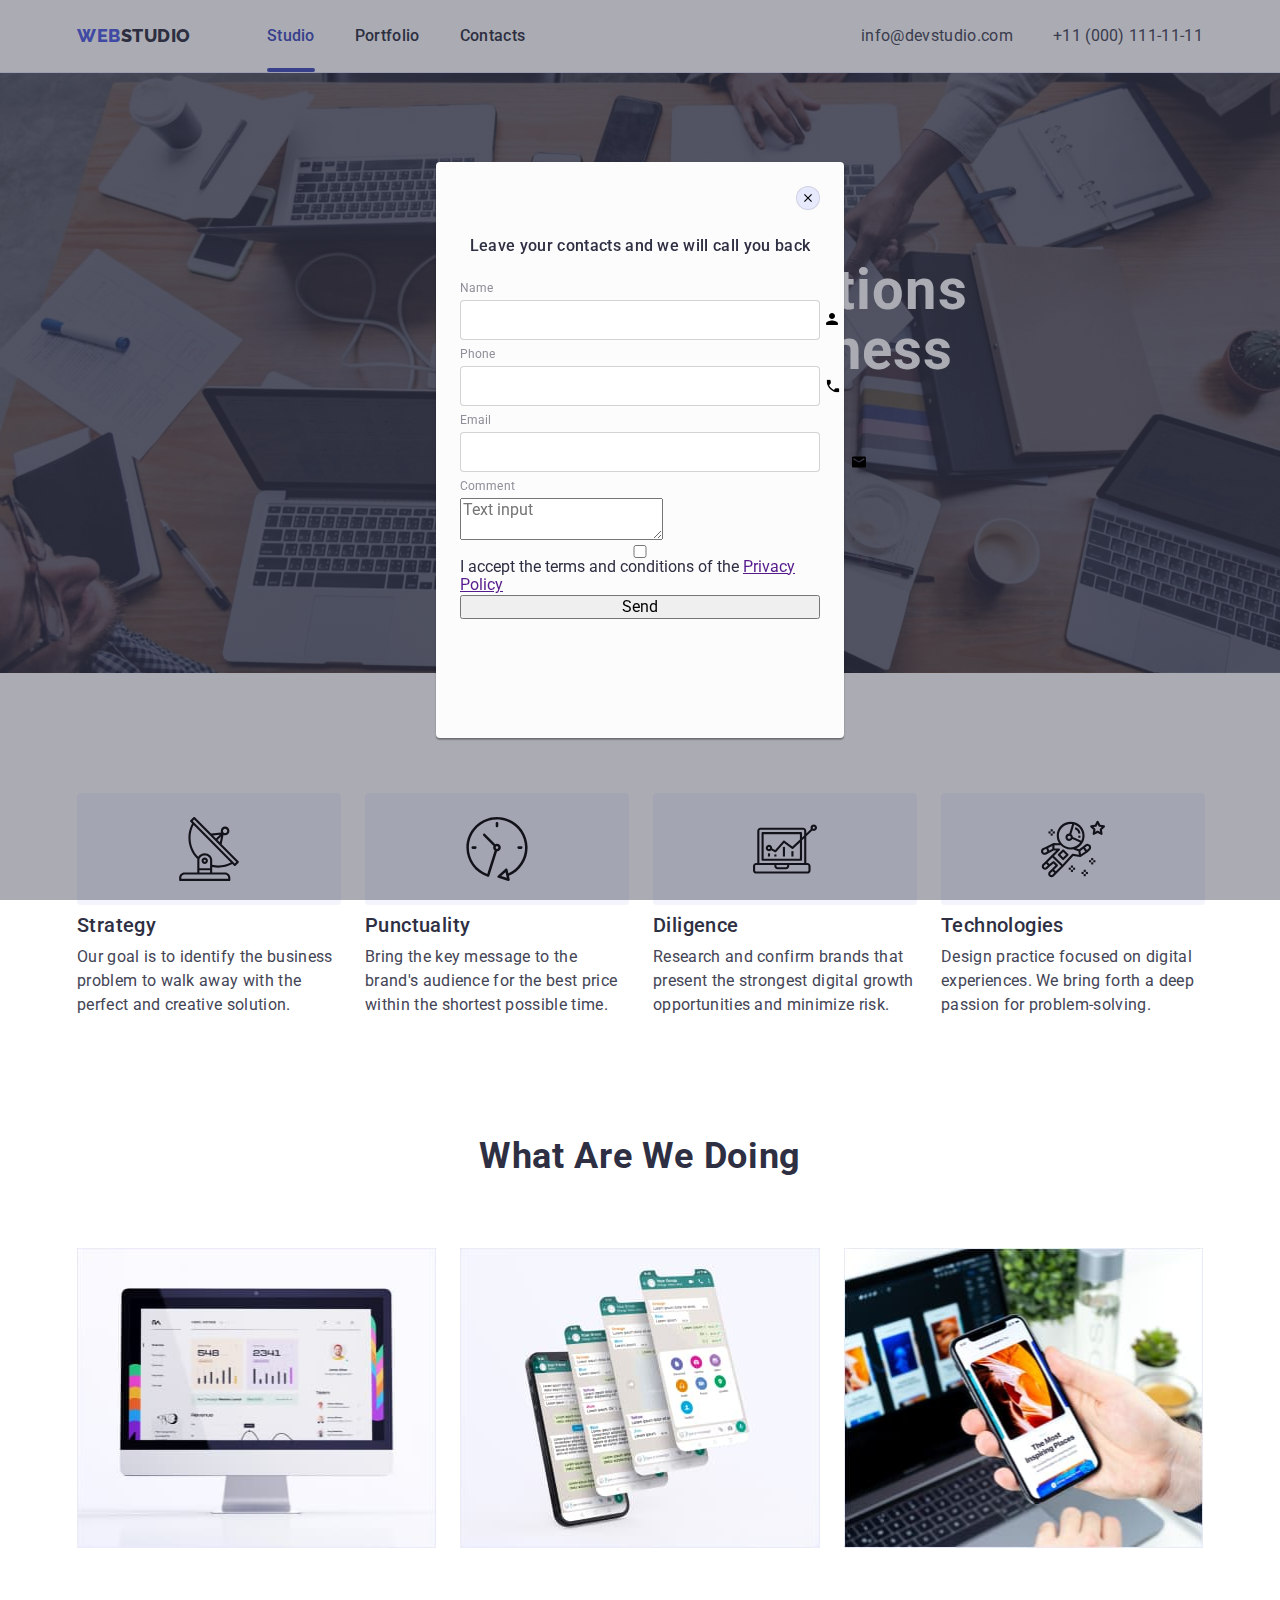
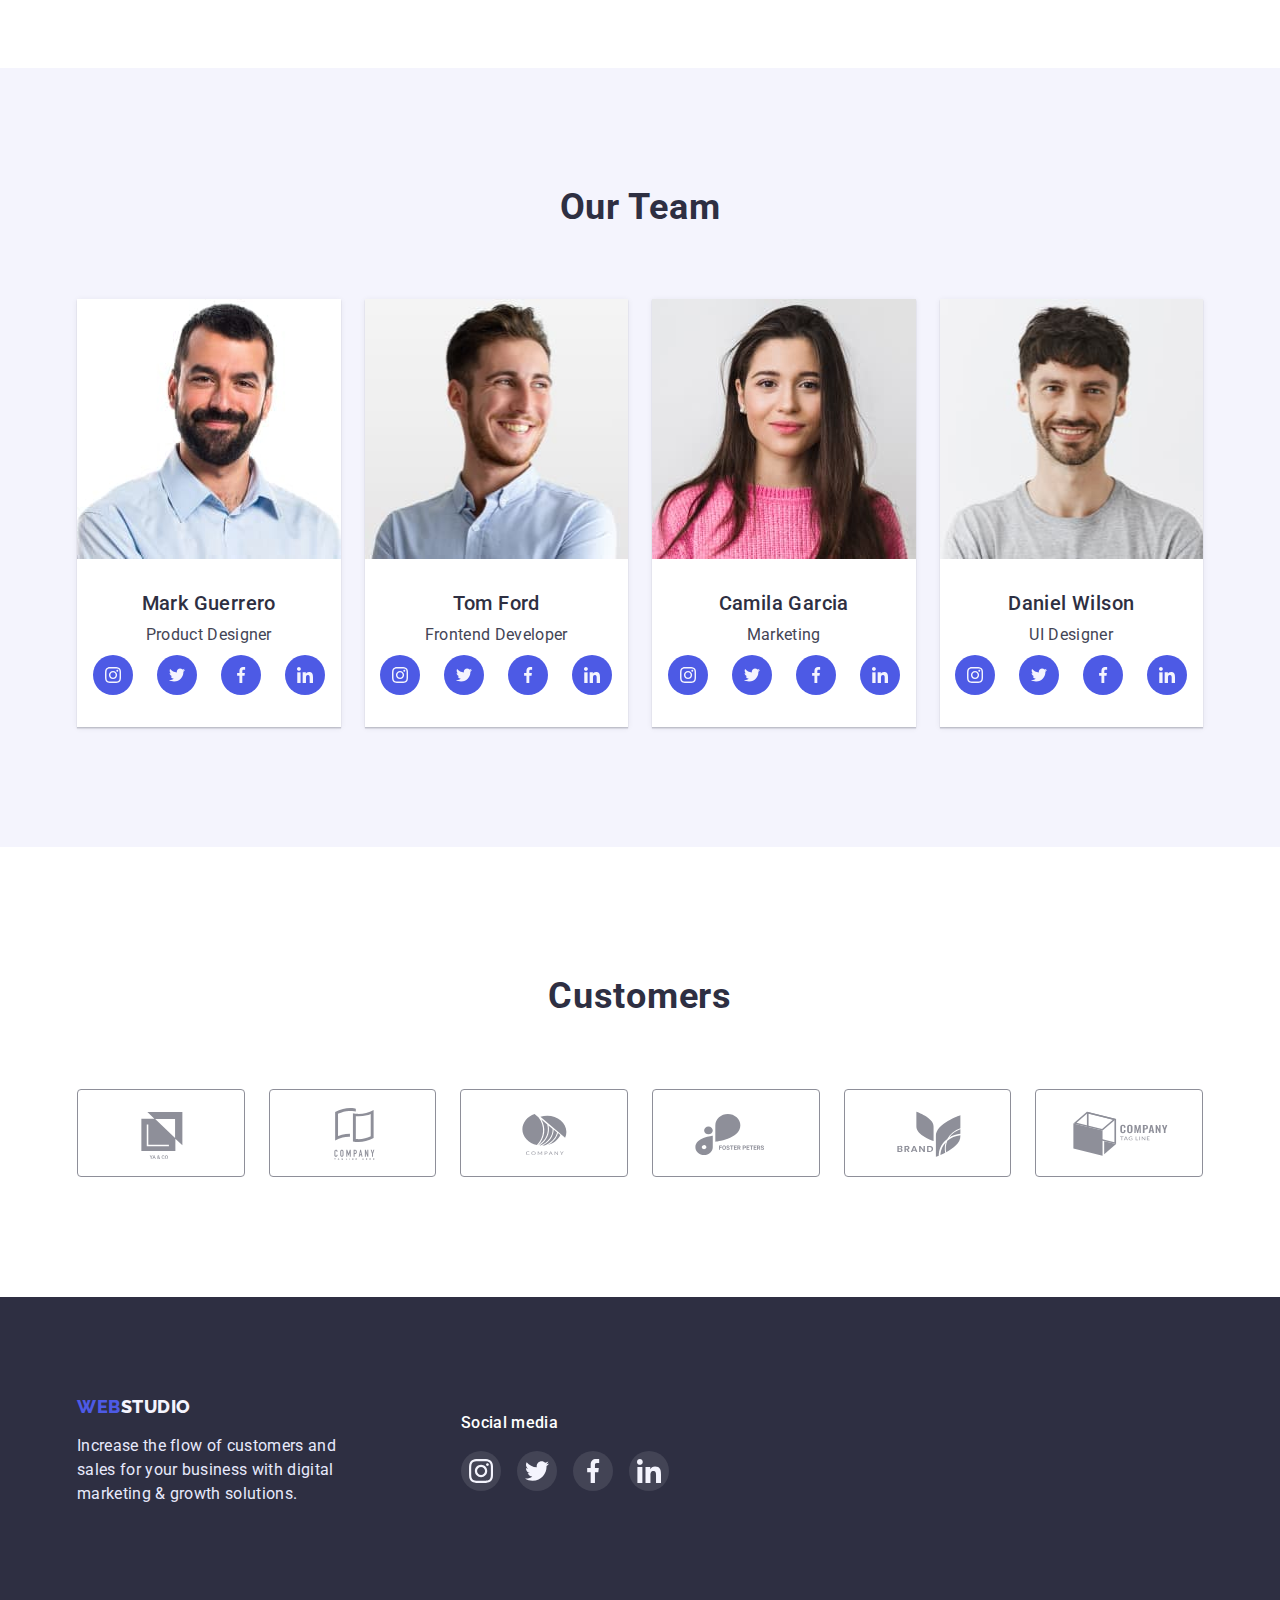
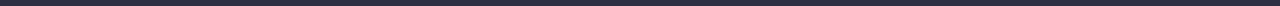
==== index.html @ 99157aa2 "2" ====
<!DOCTYPE html>
<html lang="en">
  <head>
    <meta charset="UTF-8" />
    <meta http-equiv="X-UA-Compatible" content="IE=edge" />
    <meta name="viewport" content="width=device-width, initial-scale=1.0" />
    <title>Document</title>
    <link rel="preconnect" href="https://fonts.googleapis.com" />
    <link rel="preconnect" href="https://fonts.gstatic.com" crossorigin />
    <link
      href="https://fonts.googleapis.com/css2?family=Raleway:wght@800&family=Roboto:wght@400;500;700;900&display=swap"
      rel="stylesheet"
    />
    <link rel="stylesheet" href="https://cdnjs.cloudflare.com/ajax/libs/modern-normalize/1.1.0/modern-normalize.min.css">
    <link rel="stylesheet" href="./css/styles.css" />
  </head>
  <body>
    <!-- header  -->
    <header class="page-header">
      <div class="container header-container">
        <nav class="page-nav">
          <a href="./index.html" class="link logo">
            Web<spn class="logo-type">Studio</spn></a
          >
  
          <ul class="list menu">
            <li class="menu-item">
              <a href="./index.html" class="link menu-link menu-link-active" >Studio</a>
            </li>
            <li class="menu-item">
              <a href="./portfolio.html" class="link menu-link">Portfolio</a>
            </li>
            <li class="menu-item">
              <a href="" class="link menu-link">Contacts</a>
            </li>
          </ul>
        </nav>
        <address>
          <ul class="list address-container">
            <li class="phone-number">
              <a href="mailto:info@devstudio.com" class="link info"
                >info@devstudio.com</a
              >
            </li>
            <li>
              <a href="tel:+110001111111" class="link info"
                >+11 (000) 111-11-11</a
              >
            </li>
          </ul>
        </address>
      </div>
    </header>
    <!-- main  -->
    <main>
      <!-- hero -->
      <section class="hero">
        <div class="container"><h1 class="hero-text">Effective Solutions for Your Business</h1>
        <button type="button" class="hero-btn" data-modal-open>Order Service</button></div>
         
      </section>
      <!-- feature  -->
      <section >
        <div class="container"><h2 class="visually-hidden">our feature</h2>

        <ul class="list feature-container">
          <li class="feature-list">
            <div class="feature-list-link">
              <svg class="feature-list-icon" width="64" height="64">
                <use href="./images/sprite.svg#icon-antenna"></use>
              </svg>
            </div>
            <h3 class="secondary-text feature-text">Strategy</h3>
            <p class="subtitle-text feature-subtitle">
              Our goal is to identify the business problem to walk away with the
              perfect and creative solution.
            </p>
          </li>
          <li class="feature-list">
            <div class="feature-list-link">
              <svg class="feature-list-icon" width="64" height="64">
                <use href="./images/sprite.svg#icon-clock"></use>
              </svg>
            </div>
            <h3 class="secondary-text feature-text">Punctuality</h3>
            <p class="subtitle-text feature-subtitle">
              Bring the key message to the brand's audience for the best price
              within the shortest possible time.
            </p>
          </li>
          <li class="feature-list">
            <div class="feature-list-link">
              <svg class="feature-list-icon" width="64" height="64">
                <use href="./images/sprite.svg#icon-diagram"></use>
              </svg>
            </div>
            <h3 class="secondary-text feature-text">Diligence</h3>
            <p class="subtitle-text feature-subtitle">
              Research and confirm brands that present the strongest digital
              growth opportunities and minimize risk.
            </p>
          </li>
          <li class="feature-list">
            <div class="feature-list-link">
              <svg class="feature-list-icon" width="64" height="64">
                <use href="./images/sprite.svg#icon-astronaut"></use>
              </svg>
            </div>
            <h3 class="secondary-text feature-text">Technologies</h3>
            <p class="subtitle-text feature-subtitle">
              Design practice focused on digital experiences. We bring forth a
              deep passion for problem-solving.
            </p>
          </li>
        </ul></div>
       
      </section>
      <!-- What are we doing -->
      <section class="work-contanier">
        <div class="container "><h2 class="primary-text work-header">What are we doing</h2>
        <ul class="list work-list">
          <li class="work-cards">
            <img src="./images/our-works/rectangle.jpg" alt="laptop" width="360" height="300" />
          </li>
          <li class="work-cards">
            <img src="./images/our-works/rectangle1.jpg" alt="application" width="360" height="300" />
          </li>
          <li class="work-cards">
            <img src="./images/our-works/rectangle2.jpg" alt="mobile" width="360" height="300" />
          </li>
        </ul></div>
     
      </section>
      <!-- Our Team -->
      <section class="team-container">
        <div class="container"><h2 class="primary-text">Our Team</h2>
        <ul class="list team-list">
          <li class="team-cards" >
            <img src="./images/emploeers/mark-guerro.jpg" alt="Designer" width="264" />
            <div class="team-cards-text"><h3 class="secondary-text team-title">Mark Guerrero</h3>
            <p class="subtitle-text">Product Designer</p>
          <ul class="social-list list">
            <li class="social-list-item">
              <a href=""class="social-list-link">
                <svg class="social-list-icon" width="16" height="16">
                  <use href="./images/sprite.svg#instagram"></use></svg></a></li>
            <li class="social-list-item">
              <a href=""class="social-list-link">
                <svg class="social-list-icon" width="16" height="16">
                  <use href="./images/sprite.svg#twitter"></use></svg></a></li>
            <li class="social-list-item">
              <a href=""class="social-list-link">
                <svg class="social-list-icon" width="16" height="16">
                  <use href="./images/sprite.svg#facebook"></use></svg></a></li>
            <li class="social-list-item">
              <a href=""class="social-list-link">
                <svg class="social-list-icon" width="16" height="16">
                  <use href="./images/sprite.svg#linkedin"></use></svg></a></li>
          </ul></div>
          </li>
          <li class="team-cards" >
            <img src="./images/emploeers/tom-ford.jpg" alt="Developer" width="264" />
            <div class="team-cards-text"><h3 class="secondary-text team-title">Tom Ford</h3>
            <p class="subtitle-text">Frontend Developer</p>
          <ul class="social-list list">
            <li class="social-list-item">
              <a href="" class="social-list-link">
                <svg class="social-list-icon" width="16" height="16">
                  <use href="./images/sprite.svg#instagram"></use>
                </svg></a>
            </li>
            <li class="social-list-item">
              <a href="" class="social-list-link">
                <svg class="social-list-icon" width="16" height="16">
                  <use href="./images/sprite.svg#twitter"></use>
                </svg></a>
            </li>
            <li class="social-list-item">
              <a href="" class="social-list-link">
                <svg class="social-list-icon" width="16" height="16">
                  <use href="./images/sprite.svg#facebook"></use>
                </svg></a>
            </li>
            <li class="social-list-item">
              <a href="" class="social-list-link">
                <svg class="social-list-icon" width="16" height="16">
                  <use href="./images/sprite.svg#linkedin"></use>
                </svg></a>
            </li>
          </ul></div>
          </li>
          <li class="team-cards" >
            <img src="./images/emploeers/camila-garcia.jpg" alt="Marketing" width="264" />
            <div class="team-cards-text"><h3 class="secondary-text team-title">Camila Garcia</h3>
            <p class="subtitle-text">Marketing</p>
          <ul class="social-list list">
            <li class="social-list-item">
              <a href="" class="social-list-link">
                <svg class="social-list-icon" width="16" height="16">
                  <use href="./images/sprite.svg#instagram"></use>
                </svg></a>
            </li>
            <li class="social-list-item">
              <a href="" class="social-list-link">
                <svg class="social-list-icon" width="16" height="16">
                  <use href="./images/sprite.svg#twitter"></use>
                </svg></a>
            </li>
            <li class="social-list-item">
              <a href="" class="social-list-link">
                <svg class="social-list-icon" width="16" height="16">
                  <use href="./images/sprite.svg#facebook"></use>
                </svg></a>
            </li>
            <li class="social-list-item">
              <a href="" class="social-list-link">
                <svg class="social-list-icon" width="16" height="16">
                  <use href="./images/sprite.svg#linkedin"></use>
                </svg></a>
            </li>
          </ul></div>
          </li>
          <li class="team-cards" >
            <img src="./images/emploeers/daniel-wilson.jpg" alt="Designer" width="264" />
            <div class="team-cards-text"><h3 class="secondary-text team-title">Daniel Wilson</h3>
            <p class="subtitle-text">UI Designer</p>
          <ul class="social-list list">
            <li class="social-list-item">
              <a href="" class="social-list-link">
                <svg class="social-list-icon" width="16" height="16">
                  <use href="./images/sprite.svg#instagram"></use>
                </svg></a>
            </li>
            <li class="social-list-item">
              <a href="" class="social-list-link">
                <svg class="social-list-icon" width="16" height="16">
                  <use href="./images/sprite.svg#twitter"></use>
                </svg></a>
            </li>
            <li class="social-list-item">
              <a href="" class="social-list-link">
                <svg class="social-list-icon" width="16" height="16">
                  <use href="./images/sprite.svg#facebook"></use>
                </svg></a>
            </li>
            <li class="social-list-item">
              <a href="" class="social-list-link">
                <svg class="social-list-icon" width="16" height="16">
                  <use href="./images/sprite.svg#linkedin"></use>
                </svg></a>
            </li>
          </ul></div>
          </li>
        </ul></div>
      </section>
      <!-- customers -->
      <section class="customers-conteiner">
        <div class="container">
        <h2 class="customers-title">Customers</h2>
        <ul class="customers-list list">
          <li class="customers-list-item">
            <a href="" class="customers-list-link">
              <svg class="customers-list-icon" width="104" height="56">
                <use href="./images/sprite.svg#icon-logo"></use></svg></a></li>
          <li class="customers-list-item">
            <a href="" class="customers-list-link">
              <svg class="customers-list-icon" width="104" height="56">
                <use href="./images/sprite.svg#icon-logo-1"></use></svg></a></li>
          <li class="customers-list-item">
            <a href="" class="customers-list-link">
              <svg class="customers-list-icon" width="104" height="56">
                <use href="./images/sprite.svg#icon-logo-2"></use></svg></a></li>
          <li class="customers-list-item">
            <a href="" class="customers-list-link">
              <svg class="customers-list-icon" width="104" height="56">
                <use href="./images/sprite.svg#icon-logo-3"></use></svg></a></li>
          <li class="customers-list-item">
            <a href="" class="customers-list-link">
              <svg class="customers-list-icon" width="104" height="56">
                <use href="./images/sprite.svg#icon-logo-4"></use></svg></a></li>
          <li class="customers-list-item">
            <a href="" class="customers-list-link">
              <svg class="customers-list-icon" width="104" height="56">
                <use href="./images/sprite.svg#icon-logo-5"></use></svg></a></li>
        </ul>
        </div>
      </section>
    </main>
    <!-- footer  -->
    <footer class="footer-container">
     <div class="container footer-flex-container">
       <div class="footer-container-logo"><a href="./index.html" class="link footer-btn">
        Web<span class="footer-btn-studio">Studio</span></a>
      <p class="footer-text">
        Increase the flow of customers and sales for your business with digital
        marketing & growth solutions.
      </p></div>
      <div class="social-media-container">
      <p class="footer-title">Social media</p>
      <ul class="footer-list list">
        <li class="footer-list-item">
          <a href="" class="footer-list-link">
            <svg class="footer-list-icon" width="24" height="24">
              <use href="./images/sprite.svg#instagram"></use>
            </svg>
          </a>
        </li>
        <li class="footer-list-item">
          <a href="" class="footer-list-link">
            <svg class="footer-list-icon"width="24" height="24">
              <use href="./images/sprite.svg#twitter" ></use>
            </svg>
          </a>
        </li>
        <li class="footer-list-item">
          <a href="" class="footer-list-link">
            <svg class="footer-list-icon"width="24" height="24">
              <use href="./images/sprite.svg#facebook" ></use>
            </svg>
          </a>
        </li>
        <li class="footer-list-item">
          <a href="" class="footer-list-link">
            <svg class="footer-list-icon"width="24" height="24">
              <use href="./images/sprite.svg#linkedin" ></use>
            </svg>
          </a>
        </li>
      </ul>
      </div>
     </div >
    </footer>
    <!-- modal-windows -->
    <div class="backdrop" data-modal>
    <div class="modal">
      <button type="button" class="clouse-modal-btn" data-modal-close>
        <svg class="icon-close" width="8" height="8">
          <use href="./images/sprite.svg#icon-close"></use>
        </svg>
      </button>
      <form class="modal-form">
        <p class="modal-title ">Leave your contacts and we will call you back</p>
        <div class="modal-wrap-icon">
          <label class="modal-form-field">
            <span class="modal-form-label-descr">Name</span>
            <input type="text" name="user_name" class="modal-form-input" required pattern="^[a-zA-Z]+$" minlength="2">
            <svg width="12" height="12" class="modal-form-input-icon">
              <use href="./images/sprite.svg#icon-name"></use>
            </svg></label>
        </div>
    <div class="modal-wrap-icon"><label class="modal-form-field">
      <span class="modal-form-label-descr">Phone</span>
      <input type="tel" name="user_phone" class="modal-form-input" required
        pattern="[0-9]{3}-[0-9]{3}-[0-9]{2}-[0-9]{2}"><svg width="13" height="13" class="modal-form-input-icon">
        <use href="./images/sprite.svg#icon-phone"></use>
      </svg></label></div>
       <div class="modsl-wrap-icon"><label class="modal-form-field">
        <span class="modal-form-label-descr">Email</span>
        <input type="email" name="user_email" class="modal-form-input" required pattern="^[a-zA-Z]">
        <svg width="15" height="12" class="modal-form-input-icon">
          <use href="./images/sprite.svg#icon-email"></use>
        </svg></label></div>
        <label class="modal-form-field"><span class="modal-form-label-descr">Comment</span>
        <textarea name="" 
        id="" 
        placeholder="Text input" class="modal-form-message"></textarea></label>

        <input id="user-policy" type="checkbox" name="user-policy" class="modal-form-check">
        <label for="user-policy" class="modal-form-check-descr">I accept the terms and conditions of the <a href="">Privacy
            Policy</a></label>
            <button class="modal-form-submit">Send</button>

      </form>
    </div>
    </div>
    <script src="./js/modal.js"></script>

  </body>
</html>
---- css/styles.css ----
.list {
  list-style: none;
}
.link {
  text-decoration: none;
}
body {
  font-family: 'Roboto', sans-serif;
  color: var(--primary-text);
}
button {
  cursor: pointer;
}
h1,
h2,
h3,
h4,
p {
  margin-top: 0;
  margin-bottom: 0;
}
ul,
ol {
  margin-top: 0;
  margin-bottom: 0;
  padding-left: 0;
}
img {
  display: block;
  width: 100%;
  height: auto;
}
.visually-hidden {
  position: absolute;
  white-space: nowrap;
  width: 1px;
  height: 1px;
  overflow: hidden;
  border: 0;
  padding: 0;
  clip: rect(0 0 0 0);
  clip-path: inset(50%);
  margin: -1px;
}

.container {
  width: 1158px;
  margin-left: auto;
  margin-right: auto;
  padding-left: 16px;
  padding-right: 16px;
}
section {
  padding-bottom: 120px;
  padding-top: 120px;
}

/* ===============root===============  */
:root {
  --cloud-light-background: #f4f4fd;
  --cornflower-accent-color: #e7e9fc;
  --light-slate-subtle: #8e8f99;
  --green-succsses-color: #31d0aa;
  --iris-brand-color: #4d5ae5;
  --primary-text: #2e2f42;
  --text-color-slate: #434455;
  --hover-ocean: #404bbf;
  --white: #ffffff;
}

.primary-text {
  font-weight: 700;
  font-size: 36px;
  line-height: 1.1;
  letter-spacing: 0.02em;
  margin-bottom: 72px;
  text-align: center;
}
.secondary-text {
  font-weight: 500;
  font-size: 20px;
  line-height: 1.2;
  letter-spacing: 0.02em;
  color: var(--primary-text);
}
.subtitle-text {
  font-size: 16px;
  line-height: 1.5;
  letter-spacing: 0.02em;

  color: var(--text-color-slate);
}
/* =================header===============  */

.logo {
  font-family: 'Raleway';
  font-weight: 800;
  font-size: 18px;
  line-height: 1.3;
  letter-spacing: 0.03em;
  text-transform: uppercase;
  color: var(--iris-brand-color);
  margin-right: 76px;
}
.logo-type {
  color: var(--primary-text);
}

.menu-link {
  display: block;
  position: relative;
  color: var(--primary-text);
  font-weight: 500;
  font-size: 16px;
  line-height: 1.5;
  letter-spacing: 0.02em;
  padding-bottom: 24px;
  padding-top: 24px;
  transition: color 250ms cubic-bezier(0.4, 0, 0.2, 1);
}
.menu-link-active::after {
  display: block;
  content: '';
  position: absolute;
  width: 100%;
  height: 4px;
  background-color: var(--hover-ocean);
  border-radius: 2px;
  left: 0;
  bottom: 0;
}
.menu-link-active {
  color: var(--hover-ocean);
}
.menu-item:not(:last-child) {
  margin-right: 40px;
  /* position: relative; */
}
.menu-link:hover,
.menu-link:focus {
  color: var(--hover-ocean);
}
.info {
  font-style: normal;
  font-size: 16px;
  line-height: 1.5;
  letter-spacing: 0.02em;
  color: var(--text-color-slate);
  transition: color 250ms cubic-bezier(0.4, 0, 0.2, 1);
}
.info:hover,
.info:focus {
  color: var(--hover-ocean);
}
.header-container {
  display: flex;
  align-items: center;
  justify-content: space-between;
}
.page-nav {
  display: flex;
  align-items: center;
}
.menu {
  display: flex;
}
.address-container {
  display: flex;
}
.phone-number {
  margin-right: 40px;
}
.page-header {
  /* padding-top: 24px; */
  /* padding-bottom: 24px; */
  border-bottom: 1px solid var(--cornflower-accent-color);
}

/* ===========main============== */
/* ========hero============= */
.hero {
  background-color: var(--primary-text);
  text-align: center;
  padding-bottom: 188px;
  padding-top: 188px;
  background-image: linear-gradient(
      rgba(46, 47, 66, 0.7),
      rgba(46, 47, 66, 0.7)
    ),
    url(../images/people-office.jpg);
  background-repeat: no-repeat;
  background-position: center;
  background-size: cover;
  width: 1440px;
  margin-left: auto;
  margin-right: auto;
}

.hero-text {
  font-weight: 700;
  font-size: 56px;
  line-height: 1.07;
  /* text-align: center; */
  letter-spacing: 0.02em;
  color: var(--white);
  width: 496px;
  margin-bottom: 48px;
  margin-left: auto;
  margin-right: auto;
}
.hero-btn {
  background: var(--iris-brand-color);
  font-family: inherit;
  font-weight: 500;
  font-size: 16px;
  line-height: 1.5;
  letter-spacing: 0.04em;
  color: var(--white);
  border-radius: 4px;
  border: transparent;
  padding-top: 16px;
  padding-bottom: 16px;
  padding-right: 32px;
  padding-left: 32px;
  transition: background-color 250ms cubic-bezier(0.4, 0, 0.2, 1);
}
.hero-btn:hover,
.hero-btn:focus {
  background-color: var(--hover-ocean);
  color: var(--white);
}

/* =========feature-container=========== */

.feature-container {
  display: flex;
}
.feature-list:not(:last-child) {
  margin-right: 24px;
}

.feature-text {
  margin-bottom: 8px;
  margin-top: 8px;
}
.feature-subtitle {
  min-width: 264px;
}
.feature-list-prymiry {
  display: flex;
  justify-content: space-between;
  align-items: center;
}
.feature-list-link {
  display: flex;
  justify-content: center;
  align-items: center;
  height: 112px;
  background: var(--cloud-light-background);
  border-radius: 4px;
}

/* ===============works==================== */
.work-contanier {
  padding-top: 0;
}
.work-header {
  text-transform: capitalize;
}

.work-list {
  display: flex;
  column-gap: 24px;
}
.work-cards {
  flex-basis: calc(100%-58px) / 3;
}

/* ====================team================ */
.team-container {
  background-color: var(--cloud-light-background);
}
.team-list {
  display: flex;
  column-gap: 24px;
}
.team-cards {
  flex-basis: calc((100%-24px * 3) / 4);
  background-color: var(--white);
  box-shadow: 0px 1px 6px rgba(46, 47, 66, 0.08),
    0px 1px 1px rgba(46, 47, 66, 0.16), 0px 2px 1px rgba(46, 47, 66, 0.08);
}
.team-cards-text {
  padding-bottom: 32px;
  padding-top: 32px;
  text-align: center;
}
.team-title {
  margin-bottom: 8px;
}
.social-list-link {
  display: flex;
  justify-content: center;
  align-items: center;
  width: 40px;
  height: 40px;
  border-radius: 50%;
  background-color: var(--iris-brand-color);
  transition: background-color 250ms cubic-bezier(0.4, 0, 0.2, 1);
}
.social-list {
  display: flex;
  justify-content: center;
  gap: 24px;
  margin-top: 8px;
}
.social-list-icon {
  fill: var(--cloud-light-background);
}
.social-list-link:hover,
.social-list-link:focus {
  background-color: var(--hover-ocean);
}
/* ===========customers============= */
.customers-title {
  font-weight: 700;
  font-size: 36px;
  line-height: 1.11;
  text-align: center;
  letter-spacing: 0.02em;
  text-transform: capitalize;
  color: var(--primary-text);
  margin-bottom: 72px;
}
.customers-conteiner {
  padding-top: 130px;
}
.customers-list {
  display: flex;
  justify-content: center;
  align-items: center;
  gap: 24px;
}
.customers-list-icon {
  fill: var(--light-slate-subtle);
  transition: fill 250ms cubic-bezier(0.4, 0, 0.2, 1);
}

.customers-list-link {
  display: flex;
  justify-content: center;
  align-items: center;

  height: 88px;
  border: 1px solid var(--light-slate-subtle);
  border-radius: 4px;
  transition: border-color 250ms cubic-bezier(0.4, 0, 0.2, 1);
}
.customers-list-link:hover,
.customers-list-link:focus {
  border: 1px solid var(--hover-ocean);
  border-radius: 4px;
}
.customers-list-link:hover .customers-list-icon {
  fill: var(--hover-ocean);
}
.customers-list-item {
  width: calc((100% - 120px) / 6);
}
/* ===========footer============= */
.footer-container {
  background-color: var(--primary-text);
  padding-top: 100px;
  padding-bottom: 100px;
}
.footer-btn {
  font-family: 'Raleway';
  font-weight: 800;
  font-size: 18px;
  line-height: 1.16;
  letter-spacing: 0.03em;
  text-transform: uppercase;
  color: var(--iris-brand-color);
}

.footer-btn-studio {
  color: var(--cloud-light-background);
}

.footer-text {
  font-size: 16px;
  line-height: 1.5;
  letter-spacing: 0.02em;
  color: var(--cornflower-accent-color);

  margin-top: 16px;
}
.footer-container-logo {
  width: 264px;
}

.footer-title {
  font-weight: 500;
  font-size: 16px;
  line-height: 1.5;

  letter-spacing: 0.02em;

  color: var(--white);
  margin-bottom: 16px;
}
.footer-list {
  display: flex;
}
.footer-list-link {
  display: flex;
  justify-content: center;
  align-items: center;
  width: 40px;
  height: 40px;
  border-radius: 50%;
  background-color: var(--text-color-slate);
  transition: background-color 250ms cubic-bezier(0.4, 0, 0.2, 1);
}
.footer-list-link:hover,
.footer-list-link:focus {
  background-color: var(--green-succsses-color);
}
.footer-list-item:not(:last-child) {
  margin-right: 16px;
}
.footer-flex-container {
  display: flex;
  align-items: center;
}
.footer-list-icon {
  fill: var(--cloud-light-background);
}
.social-media-container {
  width: 280px;
  margin-left: 120px;
}
/* ===========portfolio============= */
/* ===========portfolio============= */
/* ===========portfolio============= */

.filter-btn {
  font-family: inherit;
  background: var(--cloud-light-background);
  font-weight: 500;
  font-size: 16px;
  line-height: 1.5;
  letter-spacing: 0.04em;
  color: var(--iris-brand-color);
  border: 1px solid var(--cornflower-accent-color);
  border-radius: 4px;
  padding-top: 12px;
  padding-bottom: 12px;
  padding-right: 24px;
  padding-left: 24px;
  transition: background-color 250ms cubic-bezier(0.4, 0, 0.2, 1),
    color 250ms cubic-bezier(0.4, 0, 0.2, 1),
    box-shadow 250ms cubic-bezier(0.4, 0, 0.2, 1),
    border-color 250ms cubic-bezier(0.4, 0, 0.2, 1);
}
.filter-btn:hover,
.filter-btn:focus {
  background-color: var(--hover-ocean);
  color: var(--white);
  box-shadow: 0px 3px 1px rgba(0, 0, 0, 0.1), 0px 2px 1px rgba(0, 0, 0, 0.08),
    0px 2px 2px rgba(0, 0, 0, 0.12);
  border: 1px solid var(--hover-ocean);
}
.btn-container {
  display: flex;
  justify-content: center;
  column-gap: 24px;
  margin-bottom: 72px;
}

.portfolio-photo-container {
  display: flex;
  flex-wrap: wrap;
  column-gap: 24px;
  row-gap: 48px;
}
.portfolio-photo-cards {
  flex-basis: calc((100% - 48px) / 3);
}
.portfolio-hover-link {
  transition: box-shadow 250ms cubic-bezier(0.4, 0, 0.2, 1);
  display: block;
}
.portfolio-hover-link:hover,
.portfolio-hover-link:focus {
  box-shadow: 0px 1px 6px rgba(46, 47, 66, 0.08),
    0px 1px 1px rgba(46, 47, 66, 0.16), 0px 2px 1px rgba(46, 47, 66, 0.08);
}
.portfolio-text-cards {
  border: 1px solid #e7e9fc;
  padding-top: 32px;
  padding-bottom: 32px;
  padding-left: 16px;
  border-top: none;
}
.portfolio-title {
  margin-bottom: 8px;
}
.potfolio-container {
  padding-top: 96px;
}
.overlay {
  position: absolute;
  left: 0;
  top: 0;
  width: 100%;
  height: 100%;
  overflow: auto;
  transform: translate(0%, 101%);
  transition: transform 250ms cubic-bezier(0.4, 0, 0.2, 1);
  font-size: 16px;
  line-height: 1.5;
  letter-spacing: 0.02em;
  color: var(--cloud-light-background);
  background: var(--iris-brand-color);
  padding-left: 32px;
  padding-right: 32px;
  padding-top: 40px;
}
.potfolio-list-overlay {
  position: relative;
  overflow: hidden;
}
.portfolio-hover-link:hover .overlay,
.portfolio-hover-link:focus .overlay {
  transform: translate(0%, 0%);
}
/* ===========modal-wimdows================ */
.backdrop {
  position: fixed;
  z-index: 100;
  top: 0;
  left: 0;
  width: 100%;
  height: 100%;
  background-color: rgba(46, 47, 66, 0.4);
  transition: opacity 250ms cubic-bezier(0.4, 0, 0.2, 1),
    visibility 250ms cubic-bezier(0.4, 0, 0.2, 1);
}
.modal {
  position: absolute;
  top: 50%;
  left: 50%;
  transform: translate(-50%, -50%) scale(1);
  padding: 72px 24px 24px 24px;
  width: 408px;
  height: 576px;
  background: #fcfcfc;
  box-shadow: 0px 1px 1px rgba(0, 0, 0, 0.14), 0px 1px 3px rgba(0, 0, 0, 0.12),
    0px 2px 1px rgba(0, 0, 0, 0.2);
  border-radius: 4px;
  transition: transform 250ms cubic-bezier(0.4, 0, 0.2, 1);
}
.clouse-modal-btn {
  position: absolute;
  top: 24px;
  right: 24px;
  display: flex;
  justify-content: center;
  align-items: center;
  background: #e7e9fc;
  border: 1px solid rgba(0, 0, 0, 0.1);
  width: 24px;
  height: 24px;
  border-radius: 50%;
  padding: 0;
  transition: fill 250ms cubic-bezier(0.4, 0, 0.2, 1),
    background-color 250ms cubic-bezier(0.4, 0, 0.2, 1);
}
.clouse-modal-btn:hover,
.clouse-modal-btn:focus {
  fill: var(--white);
  background-color: var(--hover-ocean);
}
.backdrop.is-hidden {
  opacity: 0;
  visibility: hidden;
  pointer-events: none;
}
/* ================modal-form============ */
.modal-form {
  display: flex;
  flex-direction: column;
}
.modal-form-input {
  width: 100%;
  height: 40px;
  border: 1px solid rgba(33, 33, 33, 0.2);
  border-radius: 4px;
  padding-left: 38px;
}
.modal-form-label-descr {
  font-size: 12px;
  line-height: 1.16;
  letter-spacing: 0.01em;
  color: var(--light-slate-subtle);
  margin-top: 8px;
  margin-bottom: 4px;
  display: block;
}
.modal-title {
  font-weight: 500;
  font-size: 16px;
  line-height: 1.5;
  text-align: center;
  letter-spacing: 0.02em;
  margin-bottom: 16px;
}
.modal-form-input-icon {
  position: absolute;
  top: 50%;
  left: 100%;
  transform: translate(50%, 50%);
}
.modal-wrap-icon {
  position: relative;
}
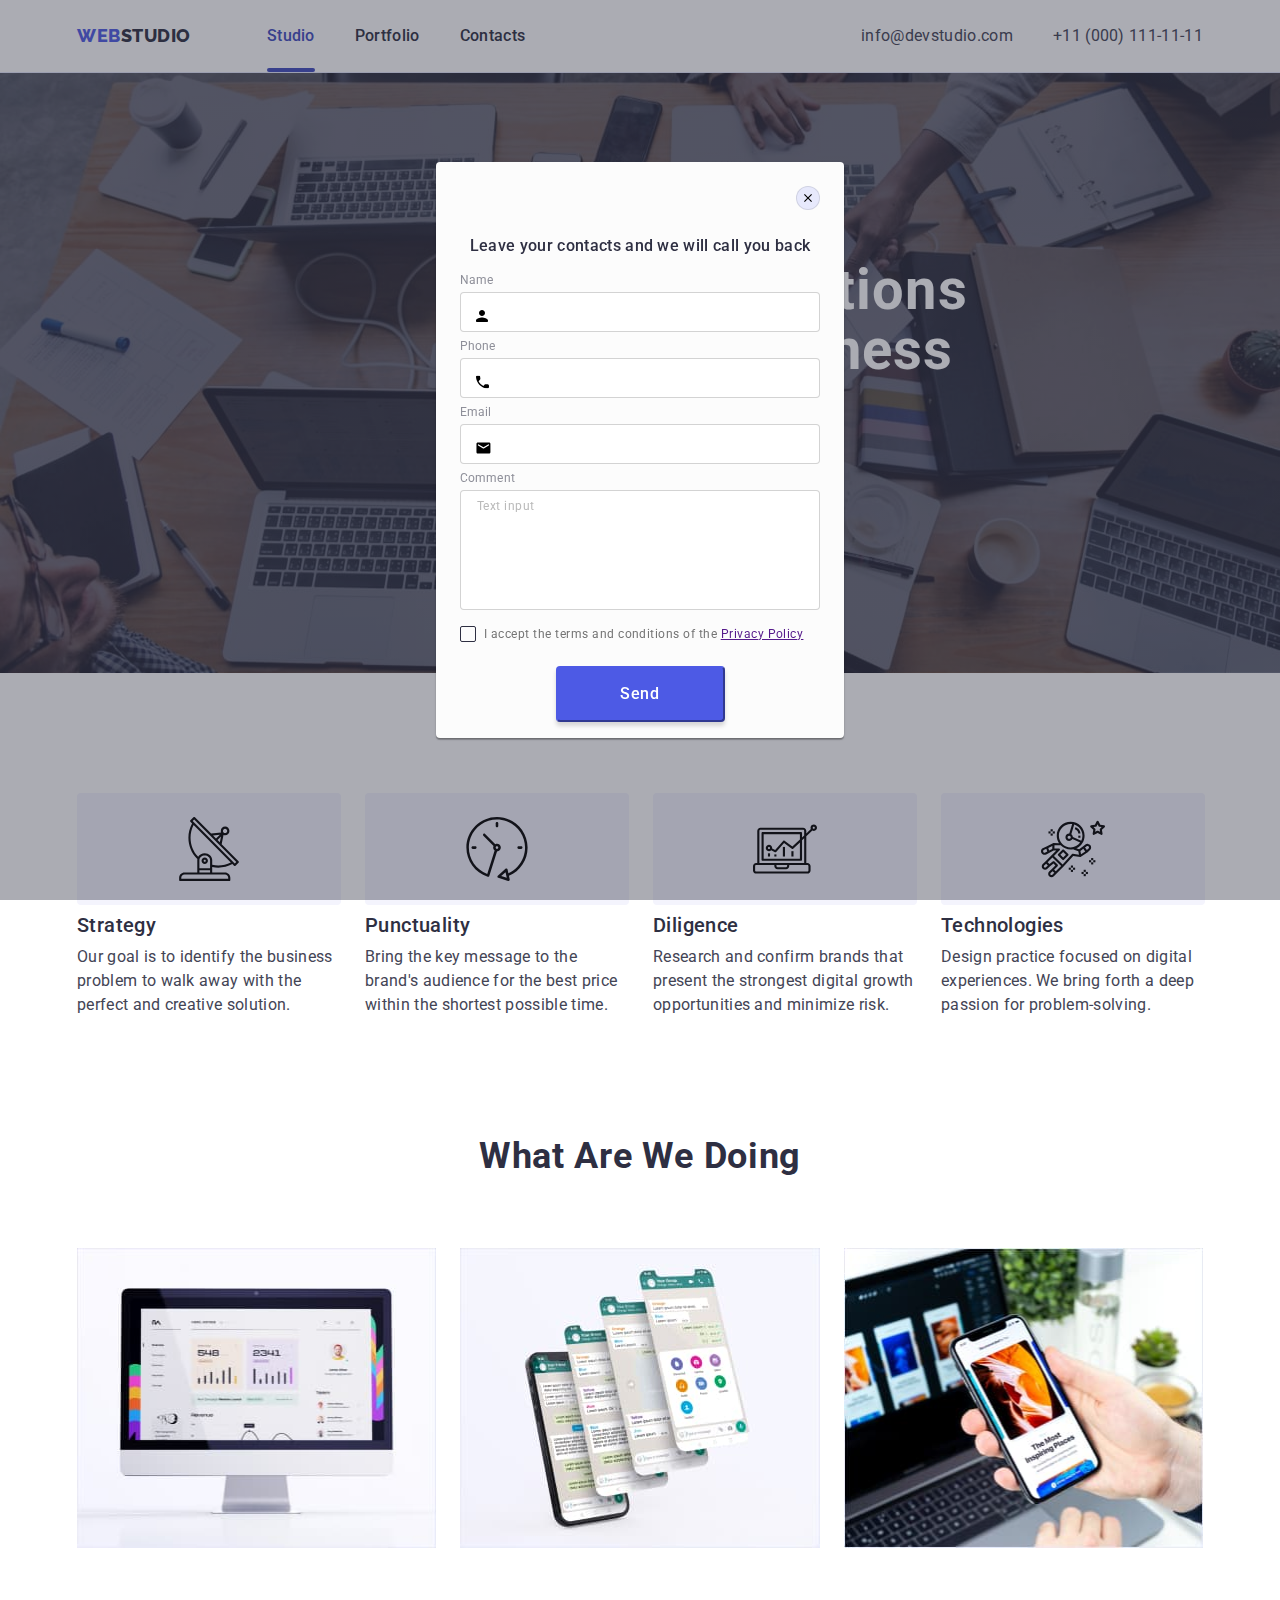
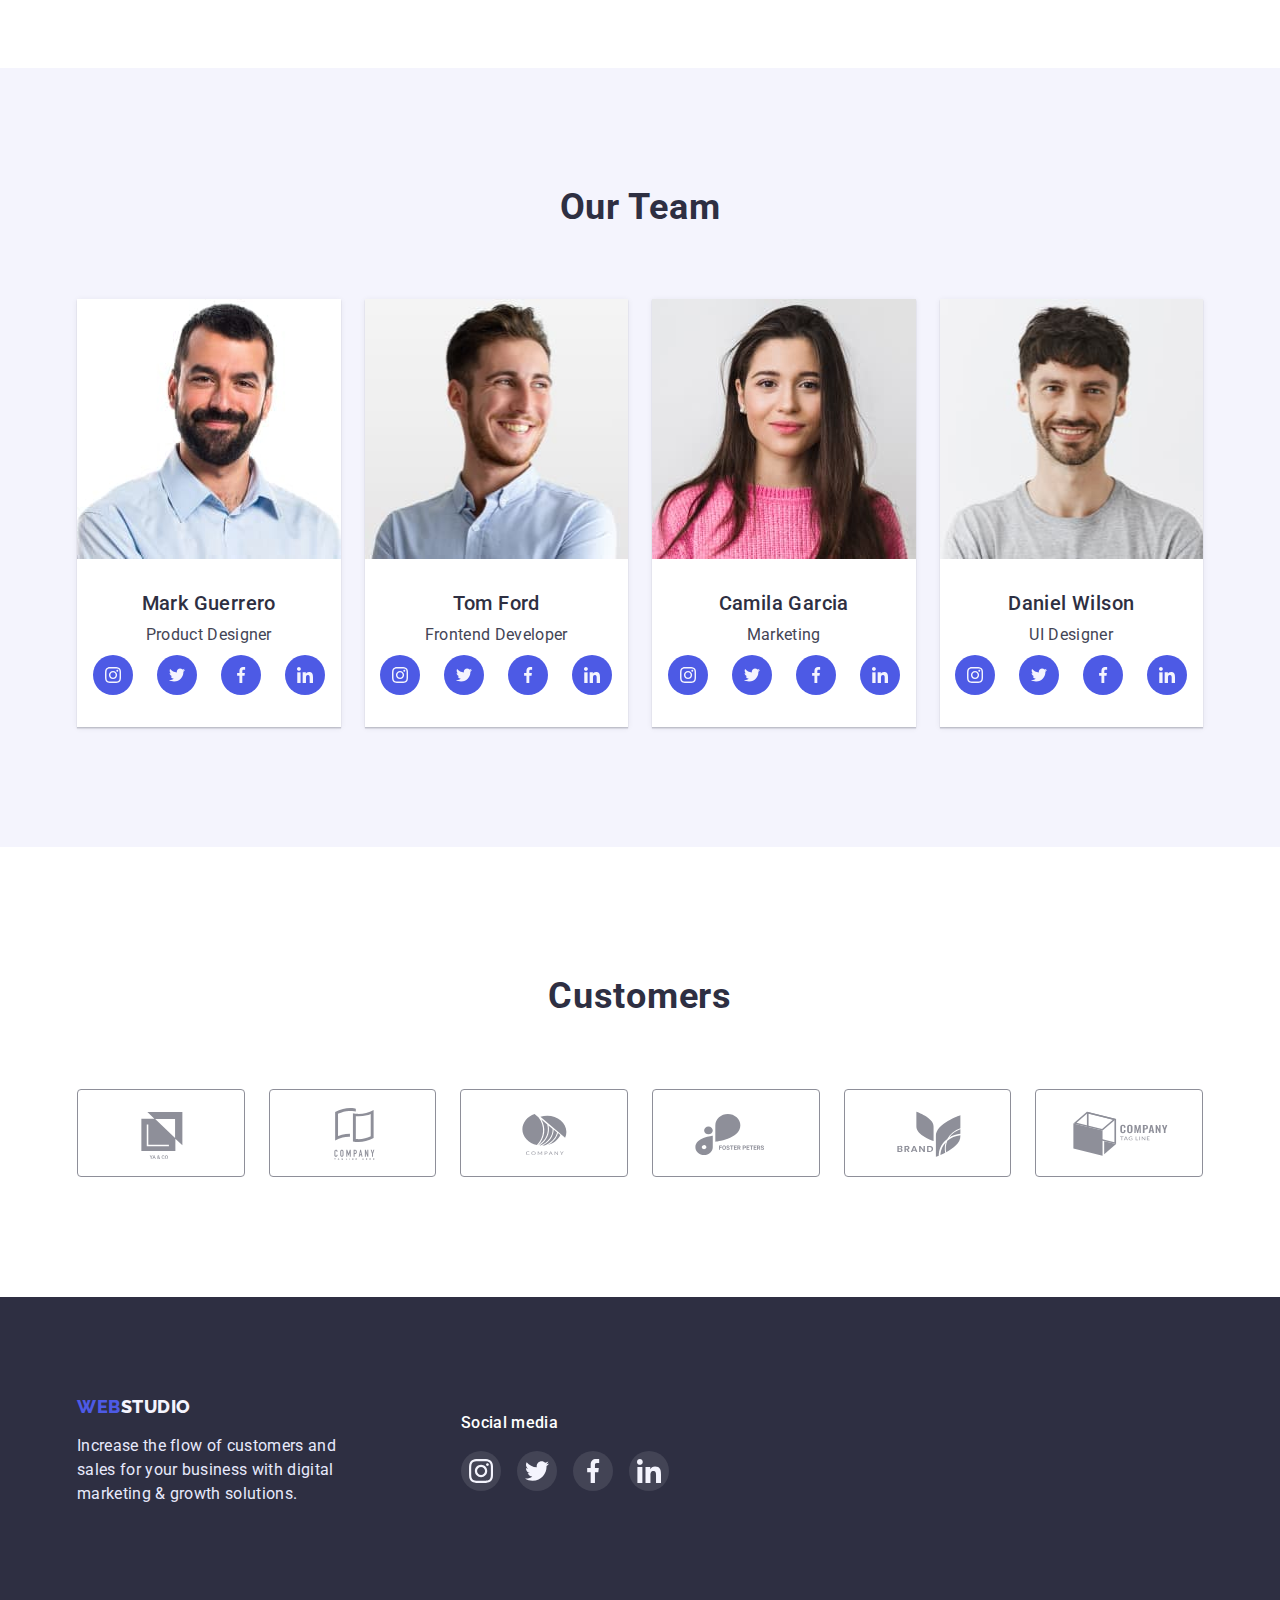
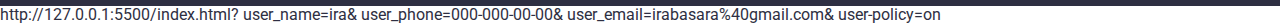
==== commit 7df00611: "3" ====
--- a/index.html
+++ b/index.html
@@ -340,23 +340,26 @@
       </button>
       <form class="modal-form">
         <p class="modal-title ">Leave your contacts and we will call you back</p>
-        <div class="modal-wrap-icon">
+        
           <label class="modal-form-field">
             <span class="modal-form-label-descr">Name</span>
+            <div class="modal-wrap-icon">
             <input type="text" name="user_name" class="modal-form-input" required pattern="^[a-zA-Z]+$" minlength="2">
             <svg width="12" height="12" class="modal-form-input-icon">
               <use href="./images/sprite.svg#icon-name"></use>
             </svg></label>
         </div>
-    <div class="modal-wrap-icon"><label class="modal-form-field">
+   <label class="modal-form-field">
       <span class="modal-form-label-descr">Phone</span>
+      <div class="modal-wrap-icon">
       <input type="tel" name="user_phone" class="modal-form-input" required
         pattern="[0-9]{3}-[0-9]{3}-[0-9]{2}-[0-9]{2}"><svg width="13" height="13" class="modal-form-input-icon">
         <use href="./images/sprite.svg#icon-phone"></use>
       </svg></label></div>
-       <div class="modsl-wrap-icon"><label class="modal-form-field">
+       <label class="modal-form-field">
         <span class="modal-form-label-descr">Email</span>
-        <input type="email" name="user_email" class="modal-form-input" required pattern="^[a-zA-Z]">
+        <div class="modal-wrap-icon">
+        <input type="email" name="user_email" class="modal-form-input" >
         <svg width="15" height="12" class="modal-form-input-icon">
           <use href="./images/sprite.svg#icon-email"></use>
         </svg></label></div>
@@ -365,10 +368,10 @@
         id="" 
         placeholder="Text input" class="modal-form-message"></textarea></label>
 
-        <input id="user-policy" type="checkbox" name="user-policy" class="modal-form-check">
-        <label for="user-policy" class="modal-form-check-descr">I accept the terms and conditions of the <a href="">Privacy
+        <input id="user-policy" type="checkbox" name="user-policy" class="modal-form-check visually-hidden">
+        <label for="user-policy" class="modal-form-check-descr">I accept the terms and conditions of the&nbsp; <a href="">Privacy
             Policy</a></label>
-            <button class="modal-form-submit">Send</button>
+            <button class="modal-form-submit"><span class="modal-btn-text">Send</span></button>
 
       </form>
     </div>
@@ -377,3 +380,9 @@
 
   </body>
 </html>
+
+http://127.0.0.1:5500/index.html?
+user_name=ira&
+user_phone=000-000-00-00&
+user_email=irabasara%40gmail.com&
+user-policy=on--- a/css/styles.css
+++ b/css/styles.css
@@ -1,3 +1,5 @@
+/* transition: transform 250ms cubic-bezier(0.4, 0, 0.2, 1); */
+
 .list {
   list-style: none;
 }
@@ -588,7 +590,7 @@
   pointer-events: none;
 }
 /* ================modal-form============ */
-.modal-form {
+.modal-form-field {
   display: flex;
   flex-direction: column;
 }
@@ -598,13 +600,19 @@
   border: 1px solid rgba(33, 33, 33, 0.2);
   border-radius: 4px;
   padding-left: 38px;
+  margin-bottom: 8px;
+  transition: border-color 250ms cubic-bezier(0.4, 0, 0.2, 1);
+}
+.modal-form-input:focus {
+  outline: none;
+  border-color: var(--iris-brand-color);
 }
 .modal-form-label-descr {
   font-size: 12px;
   line-height: 1.16;
   letter-spacing: 0.01em;
   color: var(--light-slate-subtle);
-  margin-top: 8px;
+
   margin-bottom: 4px;
   display: block;
 }
@@ -619,9 +627,91 @@
 .modal-form-input-icon {
   position: absolute;
   top: 50%;
-  left: 100%;
-  transform: translate(50%, 50%);
+  left: 0;
+  transform: translateY(-50%);
+  margin-left: 16px;
+  transition: fill 250ms cubic-bezier(0.4, 0, 0.2, 1);
 }
 .modal-wrap-icon {
   position: relative;
 }
+
+.modal-form-input:focus + .modal-form-input-icon {
+  fill: var(--iris-brand-color);
+}
+.modal-form-message {
+  resize: none;
+  width: 100%;
+  height: 120px;
+  padding: 8px 16px 8px 16px;
+  outline: none;
+  border: 1px solid rgba(33, 33, 33, 0.2);
+  border-radius: 4px;
+  margin-bottom: 16px;
+  transition: border-color 250ms cubic-bezier(0.4, 0, 0.2, 1);
+}
+.modal-form-message::placeholder {
+  font-size: 12px;
+  line-height: 1.17;
+  letter-spacing: 0.04em;
+  color: rgba(117, 117, 117, 0.5);
+}
+.modal-form-message:focus {
+  border-color: var(--iris-brand-color);
+}
+.modal-form-check-descr::before {
+  content: '';
+  display: block;
+  width: 16px;
+  height: 16px;
+  border: 1.25px solid var(--primary-text);
+  border-radius: 2px;
+  cursor: pointer;
+  margin-right: 8px;
+  transition: background-color 250ms cubic-bezier(0.4, 0, 0.2, 1),
+    border-color 250ms cubic-bezier(0.4, 0, 0.2, 1),
+    background-image 250ms cubic-bezier(0.4, 0, 0.2, 1);
+}
+.modal-form-check:checked + .modal-form-check-descr::before {
+  background-color: var(--hover-ocean);
+  border-color: var(--hover-ocean);
+  background-image: url(../images/ok.svg);
+  background-repeat: no-repeat;
+  background-position: 50% 50%;
+}
+.modal-form-check:focus + .modal-form-check-descr::before {
+  outline: var(--hover-ocean);
+}
+.modal-form-check-descr {
+  display: flex;
+  align-items: center;
+  font-size: 12px;
+  line-height: 1.17;
+  letter-spacing: 0.04em;
+  color: #757575;
+  margin-bottom: 24px;
+}
+.modal-form-submit {
+  width: 169px;
+  height: 56px;
+  background: var(--iris-brand-color);
+  box-shadow: 0px 4px 4px rgba(0, 0, 0, 0.15);
+  border-radius: 4px;
+  border-color: var(--iris-brand-color);
+  align-self: center;
+  transition: background-color 250ms cubic-bezier(0.4, 0, 0.2, 1),
+    border-color 250ms cubic-bezier(0.4, 0, 0.2, 1);
+}
+.modal-btn-text {
+  font-weight: 500;
+  font-size: 16px;
+  line-height: 1.5;
+  letter-spacing: 0.04em;
+  color: var(--white);
+  padding: 16px 32px 16px 32px;
+}
+.modal-form-submit:hover,
+.modal-form-submit:focus {
+  background-color: var(--hover-ocean);
+  border-color: var(--hover-ocean);
+}
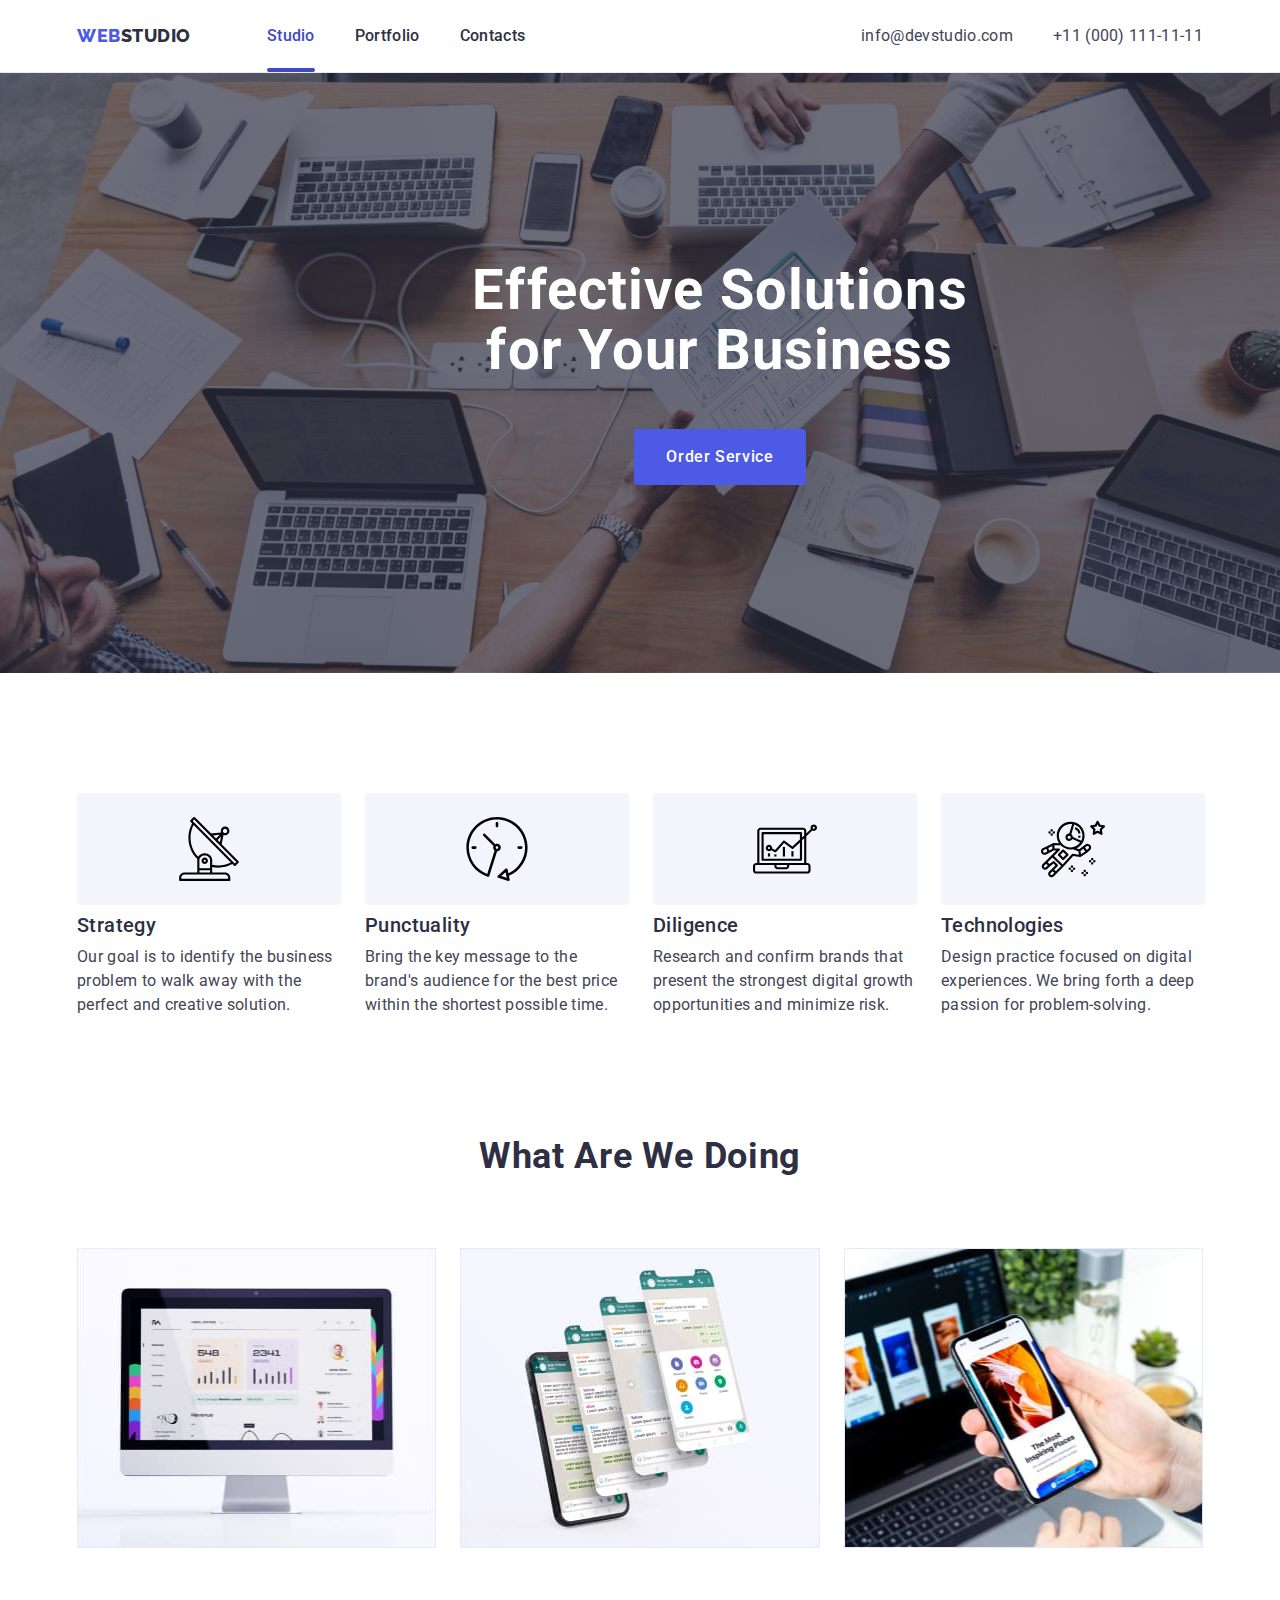
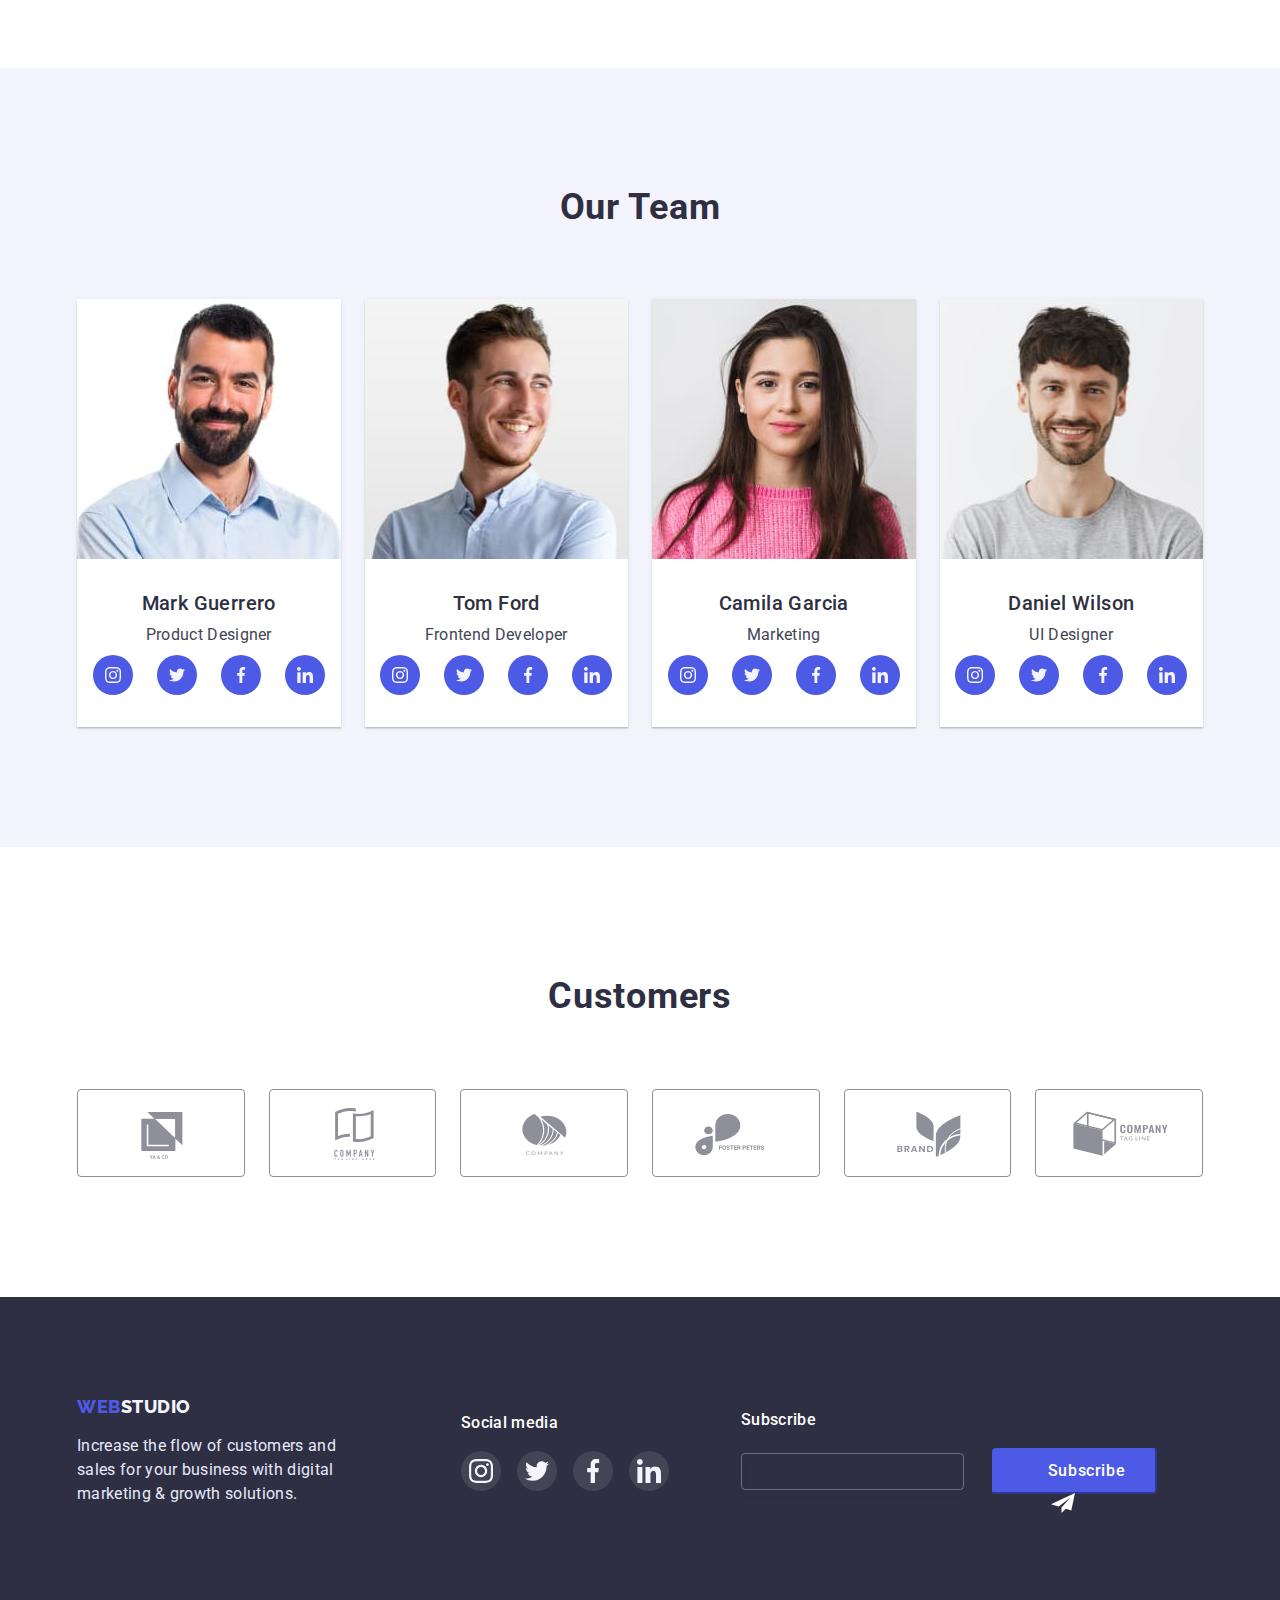
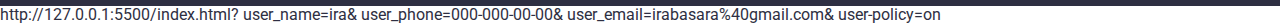
==== commit c1b7bec7: "3" ====
--- a/index.html
+++ b/index.html
@@ -328,10 +328,21 @@
         </li>
       </ul>
       </div>
+      <div>
+        <p class="subscribe-title">Subscribe</p>
+        <label for="" class="footer-subscribe-label"></label>
+        <input type="email" class="footer-subscribe-input"
+        name="subscribe" >
+        <button class="footer-subscribe-btn"><span class="footer-btn-subscribe-text">Subscribe</span class="footer-btn-subscribe-text">
+          <svg class="subscribe-icon" width="24" height="24">
+            <use href="./images/sprite.svg#icon-subscribe"></use>
+          </svg>
+        </button>
+      </div>
      </div >
     </footer>
     <!-- modal-windows -->
-    <div class="backdrop" data-modal>
+    <div class="backdrop is-hidden" data-modal>
     <div class="modal">
       <button type="button" class="clouse-modal-btn" data-modal-close>
         <svg class="icon-close" width="8" height="8">
--- a/css/styles.css
+++ b/css/styles.css
@@ -442,6 +442,45 @@
   width: 280px;
   margin-left: 120px;
 }
+.subscribe-title {
+  font-weight: 500;
+  font-size: 16px;
+  line-height: 1.5;
+  letter-spacing: 0.02em;
+  color: var(--white);
+  margin-bottom: 16px;
+}
+.footer-subscribe-input {
+  border: 1px solid rgba(255, 255, 255, 0.3);
+  filter: drop-shadow(0px 4px 4px rgba(0, 0, 0, 0.15));
+  border-radius: 4px;
+  background-color: transparent;
+  outline: none;
+  padding-left: 16px;
+  padding-top: 8px;
+  padding-bottom: 8px;
+  margin-right: 24px;
+}
+.footer-subscribe-btn {
+  position: relative;
+  background: var(--iris-brand-color);
+  border-radius: 4px;
+  border-color: var(--iris-brand-color);
+  width: 165px;
+}
+.footer-btn-subscribe-text {
+  font-weight: 500;
+  font-size: 16px;
+  line-height: 1.5;
+  letter-spacing: 0.04em;
+  color: var(--white);
+  padding: 8px 0 8px 24px;
+  display: block;
+}
+.subscribe-icon {
+  position: absolute;
+  right: 50%;
+}
 /* ===========portfolio============= */
 /* ===========portfolio============= */
 /* ===========portfolio============= */
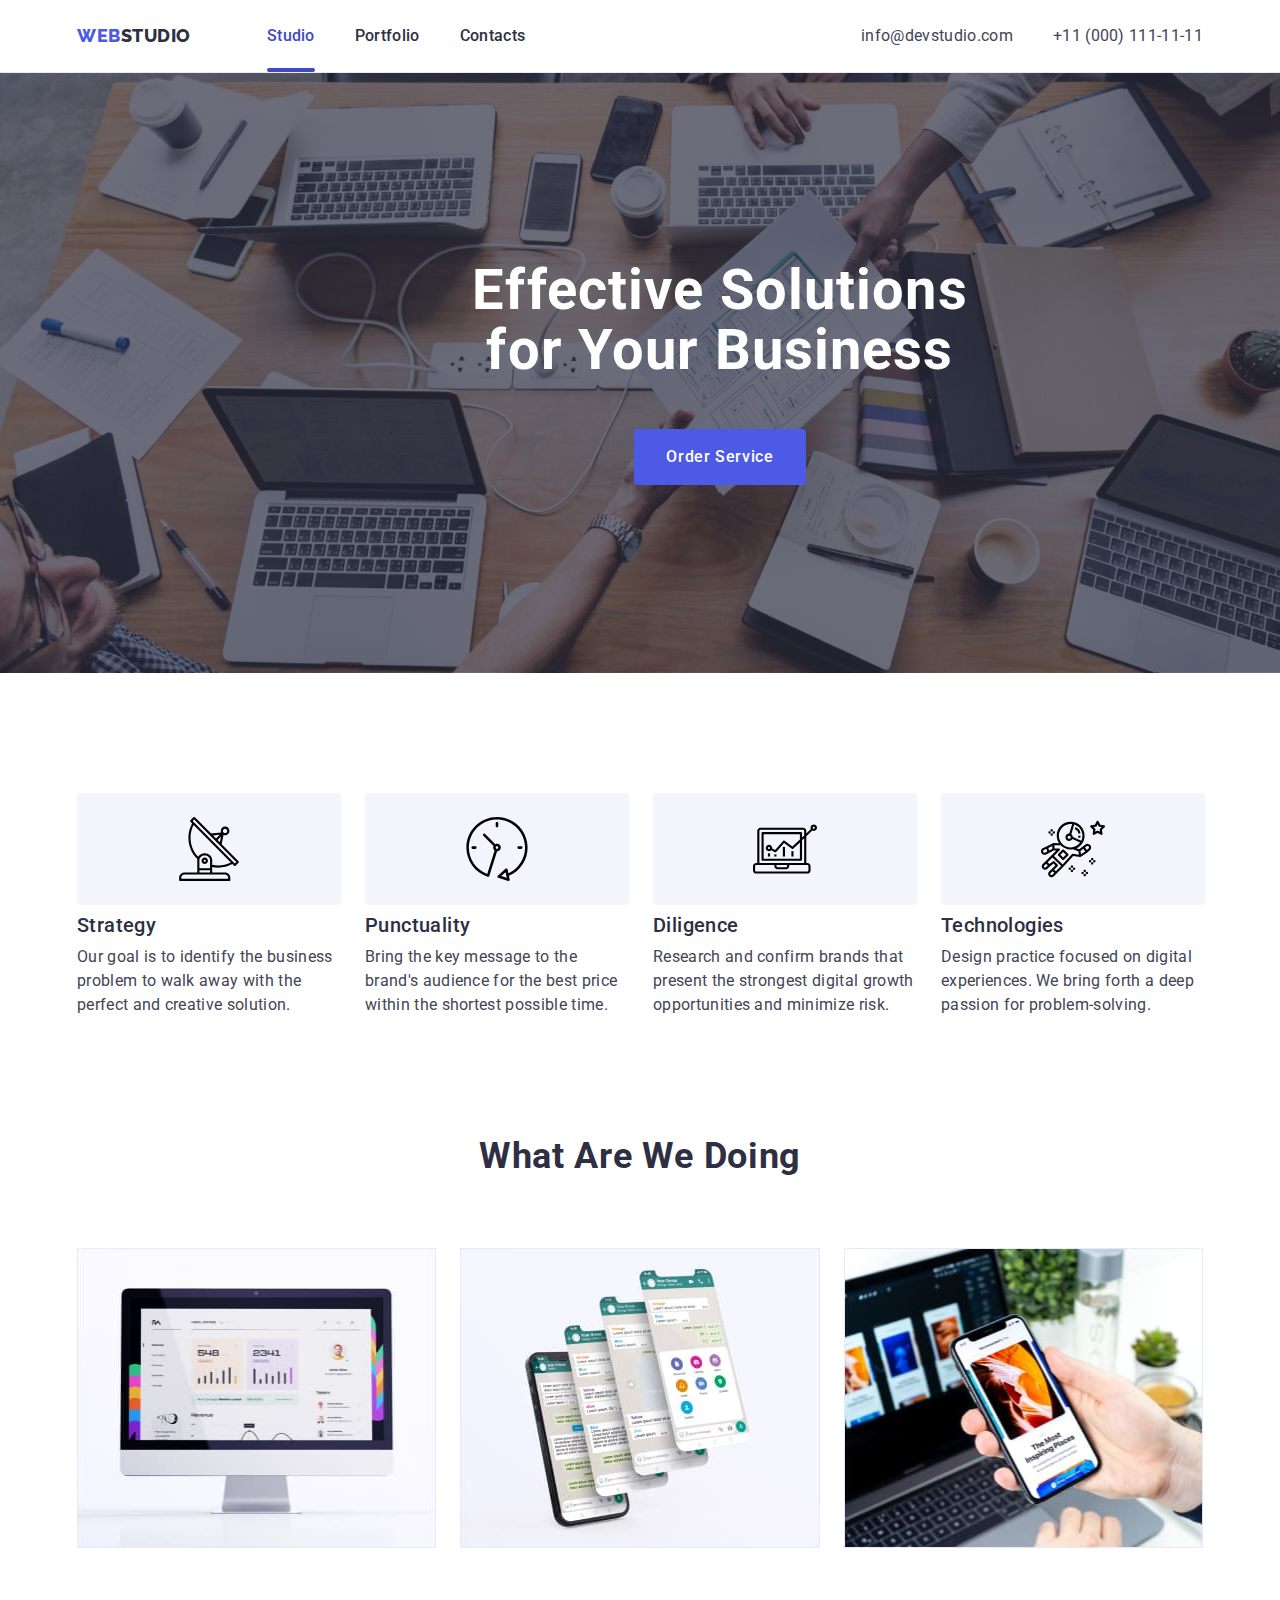
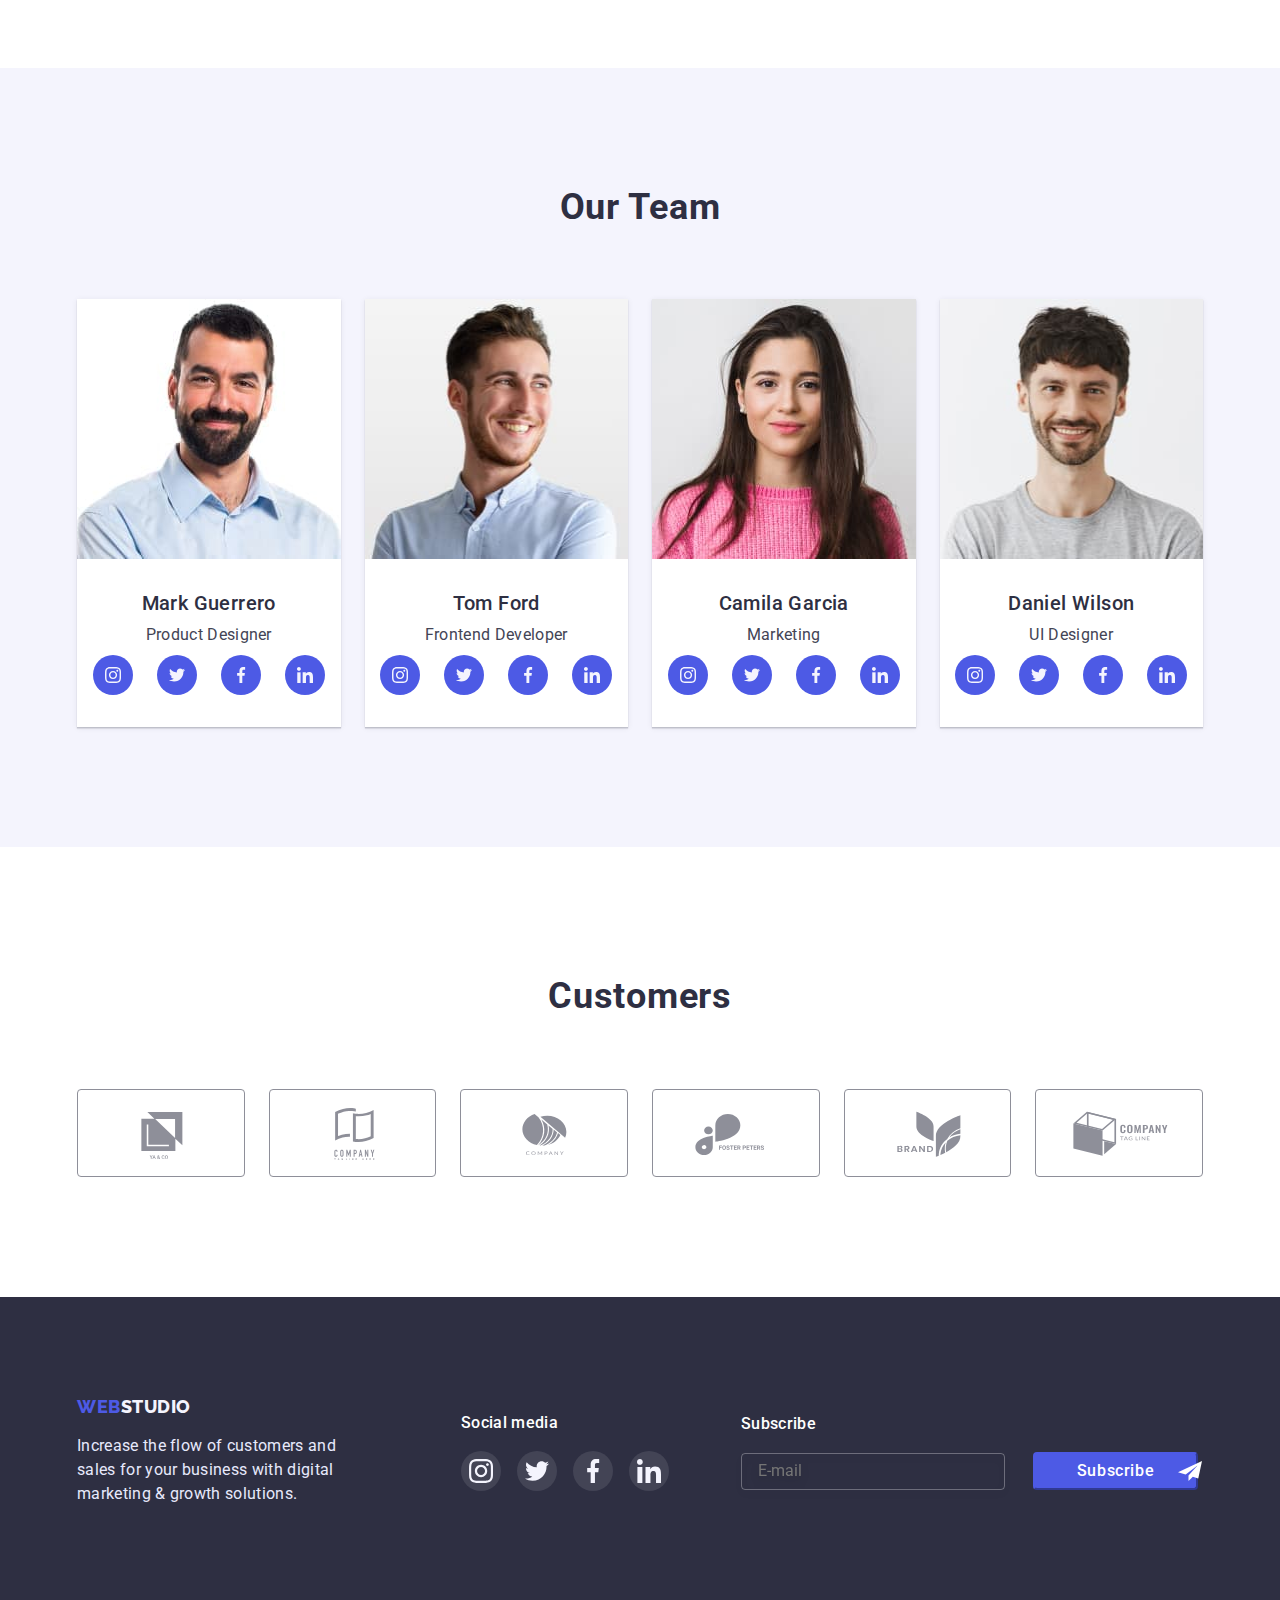
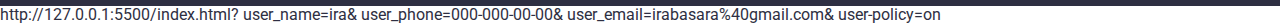
==== commit 71d967bd: "4" ====
--- a/index.html
+++ b/index.html
@@ -332,7 +332,7 @@
         <p class="subscribe-title">Subscribe</p>
         <label for="" class="footer-subscribe-label"></label>
         <input type="email" class="footer-subscribe-input"
-        name="subscribe" >
+        name="subscribe" placeholder="E-mail">
         <button class="footer-subscribe-btn"><span class="footer-btn-subscribe-text">Subscribe</span class="footer-btn-subscribe-text">
           <svg class="subscribe-icon" width="24" height="24">
             <use href="./images/sprite.svg#icon-subscribe"></use>
--- a/css/styles.css
+++ b/css/styles.css
@@ -451,6 +451,7 @@
   margin-bottom: 16px;
 }
 .footer-subscribe-input {
+  width: 264px;
   border: 1px solid rgba(255, 255, 255, 0.3);
   filter: drop-shadow(0px 4px 4px rgba(0, 0, 0, 0.15));
   border-radius: 4px;
@@ -461,6 +462,11 @@
   padding-bottom: 8px;
   margin-right: 24px;
 }
+/* .footer-subscribe-input::placeholder {
+  font-size: 12px;
+  letter-spacing: 0.04em;
+  color: rgba(255, 255, 255, 0.6);
+} */
 .footer-subscribe-btn {
   position: relative;
   background: var(--iris-brand-color);
@@ -471,16 +477,16 @@
 .footer-btn-subscribe-text {
   font-weight: 500;
   font-size: 16px;
-  line-height: 1.5;
+  line-height: 2;
   letter-spacing: 0.04em;
   color: var(--white);
-  padding: 8px 0 8px 24px;
-  display: block;
 }
 .subscribe-icon {
   position: absolute;
-  right: 50%;
-}
+  top: 50%;
+  transform: translate(100%, -50%);
+}
+
 /* ===========portfolio============= */
 /* ===========portfolio============= */
 /* ===========portfolio============= */
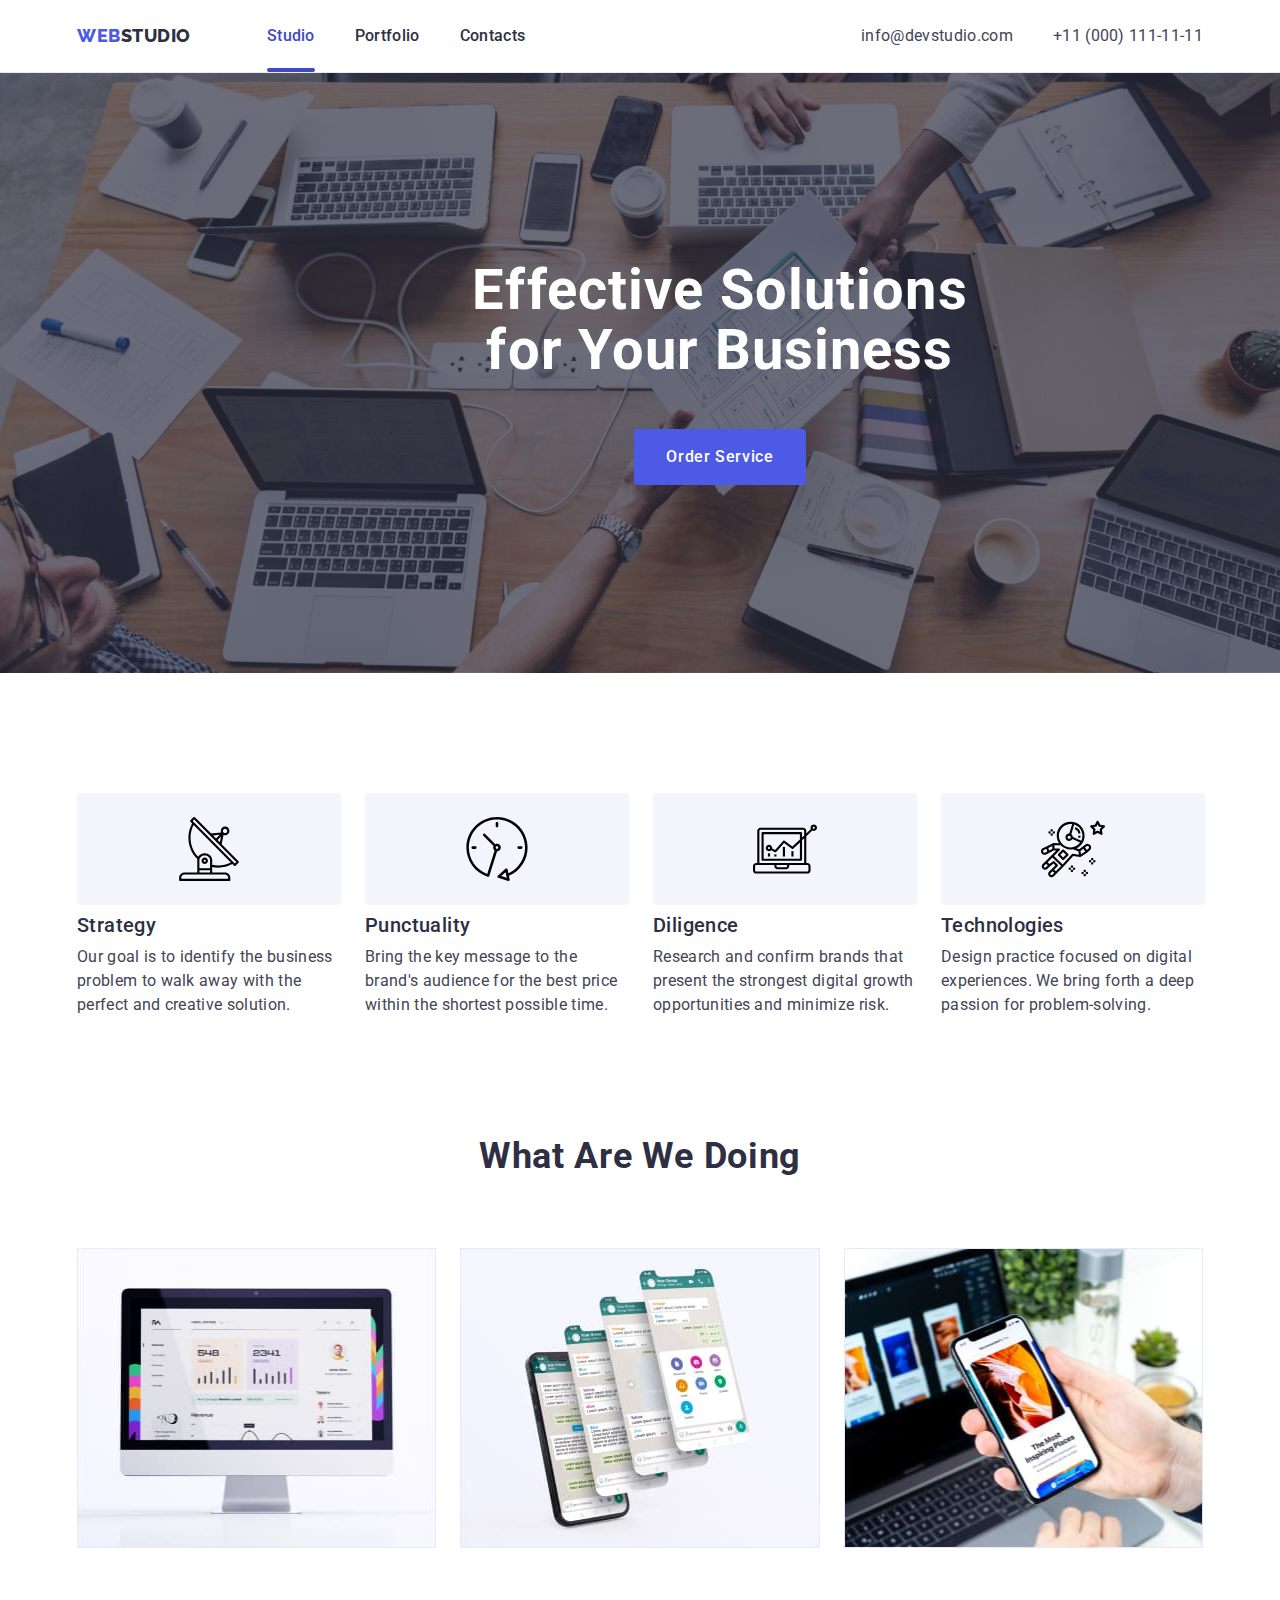
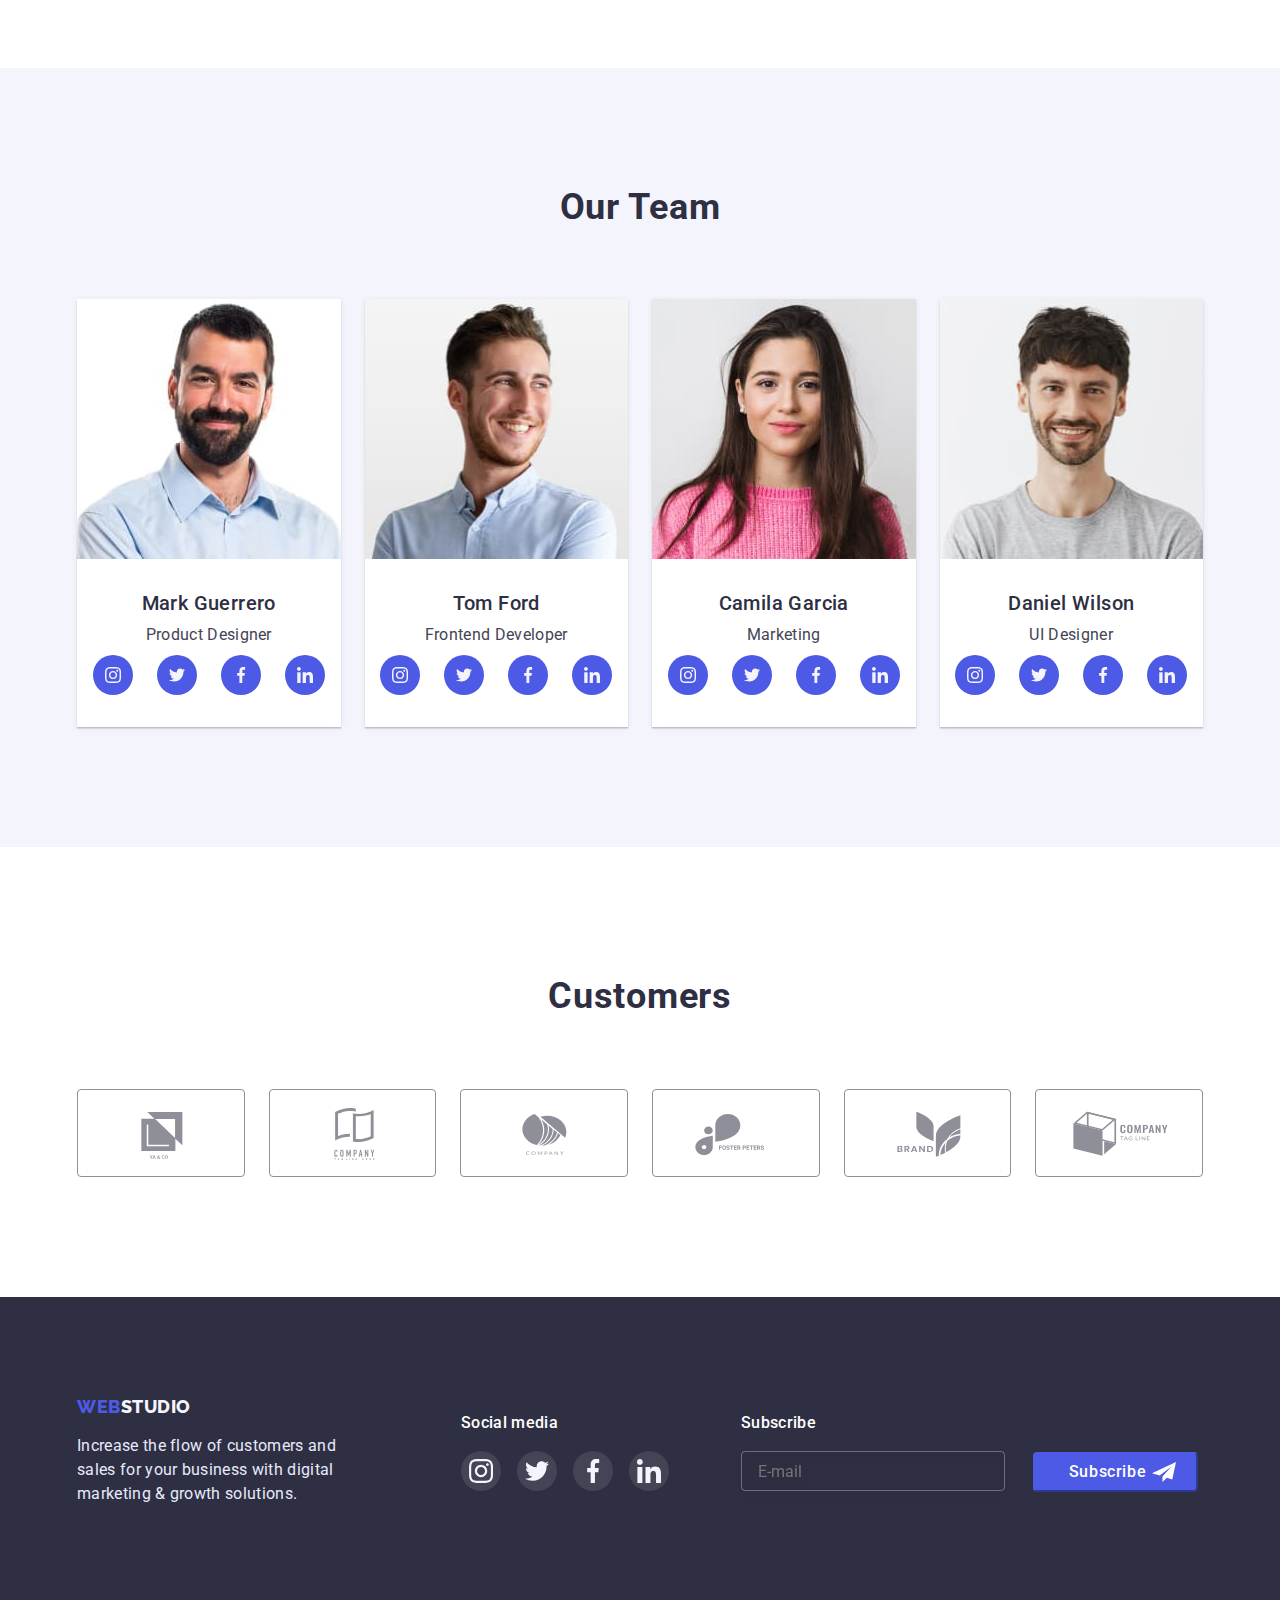
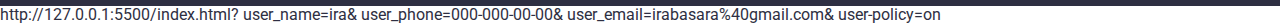
==== commit 9b275435: "4" ====
--- a/index.html
+++ b/index.html
@@ -328,9 +328,9 @@
         </li>
       </ul>
       </div>
-      <div>
+      <form>
         <p class="subscribe-title">Subscribe</p>
-        <label for="" class="footer-subscribe-label"></label>
+        <!-- <label for="" class="footer-subscribe-label"></label> -->
         <input type="email" class="footer-subscribe-input"
         name="subscribe" placeholder="E-mail">
         <button class="footer-subscribe-btn"><span class="footer-btn-subscribe-text">Subscribe</span class="footer-btn-subscribe-text">
@@ -338,7 +338,7 @@
             <use href="./images/sprite.svg#icon-subscribe"></use>
           </svg>
         </button>
-      </div>
+      </form>
      </div >
     </footer>
     <!-- modal-windows -->
--- a/css/styles.css
+++ b/css/styles.css
@@ -452,6 +452,7 @@
 }
 .footer-subscribe-input {
   width: 264px;
+  height: 40px;
   border: 1px solid rgba(255, 255, 255, 0.3);
   filter: drop-shadow(0px 4px 4px rgba(0, 0, 0, 0.15));
   border-radius: 4px;
@@ -473,6 +474,7 @@
   border-radius: 4px;
   border-color: var(--iris-brand-color);
   width: 165px;
+  height: 40px;
 }
 .footer-btn-subscribe-text {
   font-weight: 500;
@@ -480,11 +482,14 @@
   line-height: 2;
   letter-spacing: 0.04em;
   color: var(--white);
+
+  margin-right: 16px;
 }
 .subscribe-icon {
   position: absolute;
   top: 50%;
-  transform: translate(100%, -50%);
+  left: 117px;
+  transform: translate(0, -50%);
 }
 
 /* ===========portfolio============= */
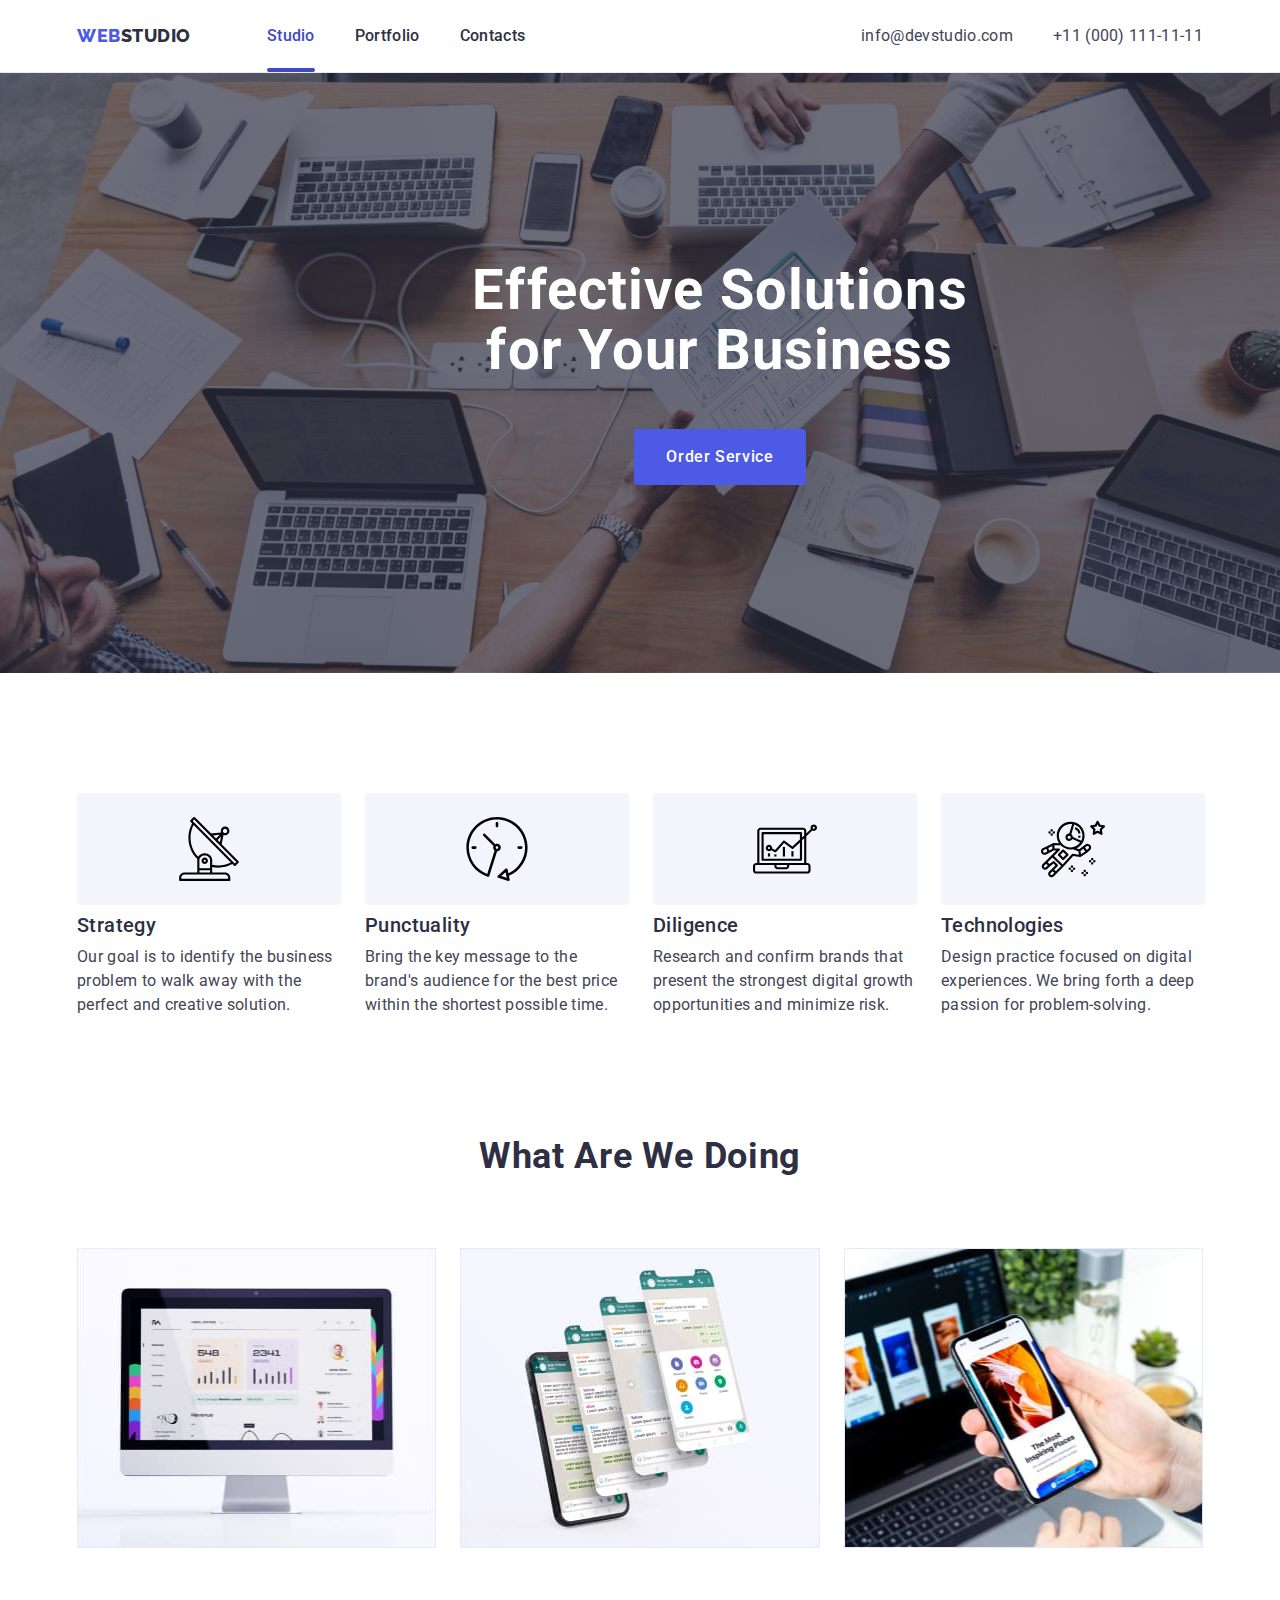
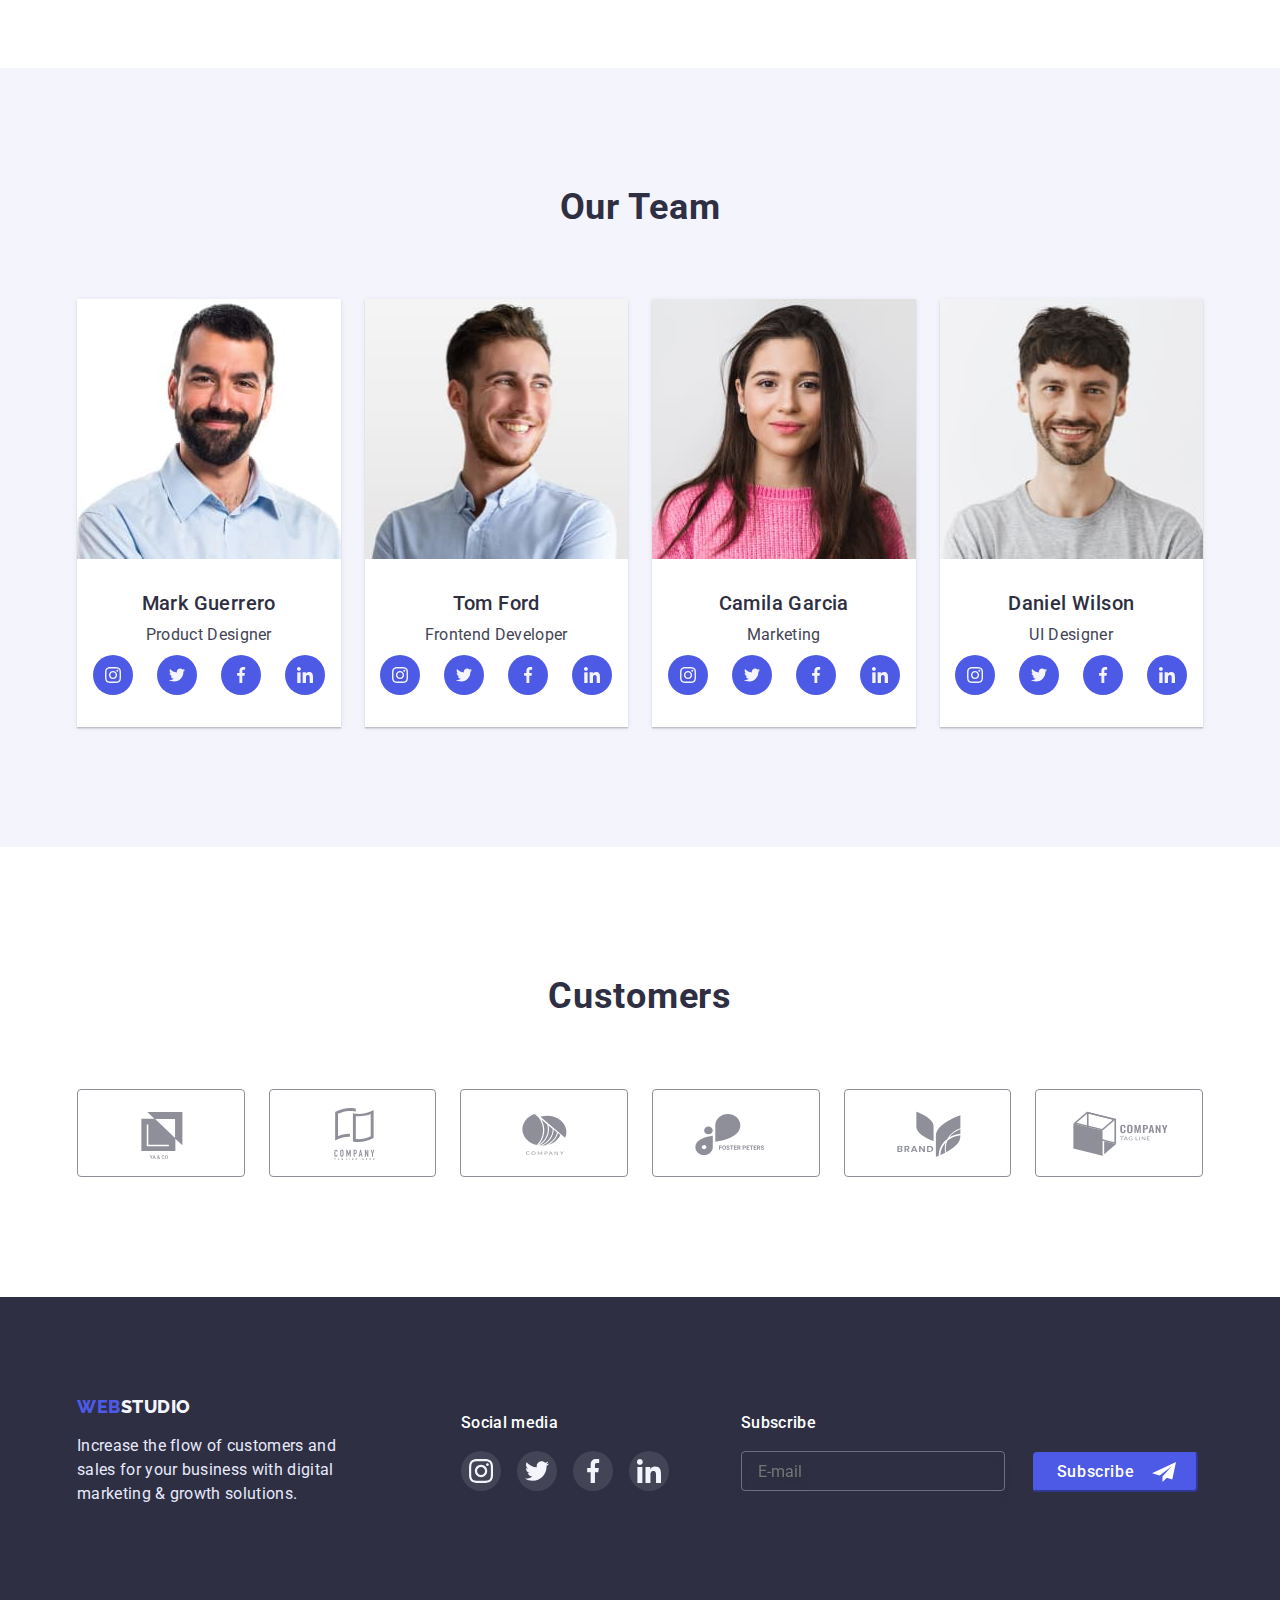
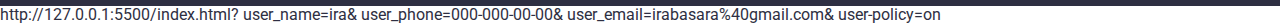
==== commit 8d57d0ad: "a" ====
--- a/index.html
+++ b/index.html
@@ -355,7 +355,7 @@
           <label class="modal-form-field">
             <span class="modal-form-label-descr">Name</span>
             <div class="modal-wrap-icon">
-            <input type="text" name="user_name" class="modal-form-input" required pattern="^[a-zA-Z]+$" minlength="2">
+            <input type="text" name="user_name" class="modal-form-input" required pattern="^[a-zA-Z]+$" minlength="2" >
             <svg width="12" height="12" class="modal-form-input-icon">
               <use href="./images/sprite.svg#icon-name"></use>
             </svg></label>
--- a/css/styles.css
+++ b/css/styles.css
@@ -475,6 +475,13 @@
   border-color: var(--iris-brand-color);
   width: 165px;
   height: 40px;
+  transition: border-color 250ms cubic-bezier(0.4, 0, 0.2, 1),
+    background-color 250ms cubic-bezier(0.4, 0, 0.2, 1);
+}
+.footer-subscribe-btn:hover,
+.footer-subscribe-btn:focus {
+  background-color: var(--hover-ocean);
+  border-color: var(--hover-ocean);
 }
 .footer-btn-subscribe-text {
   font-weight: 500;
@@ -483,7 +490,7 @@
   letter-spacing: 0.04em;
   color: var(--white);
 
-  margin-right: 16px;
+  margin-right: 40px;
 }
 .subscribe-icon {
   position: absolute;
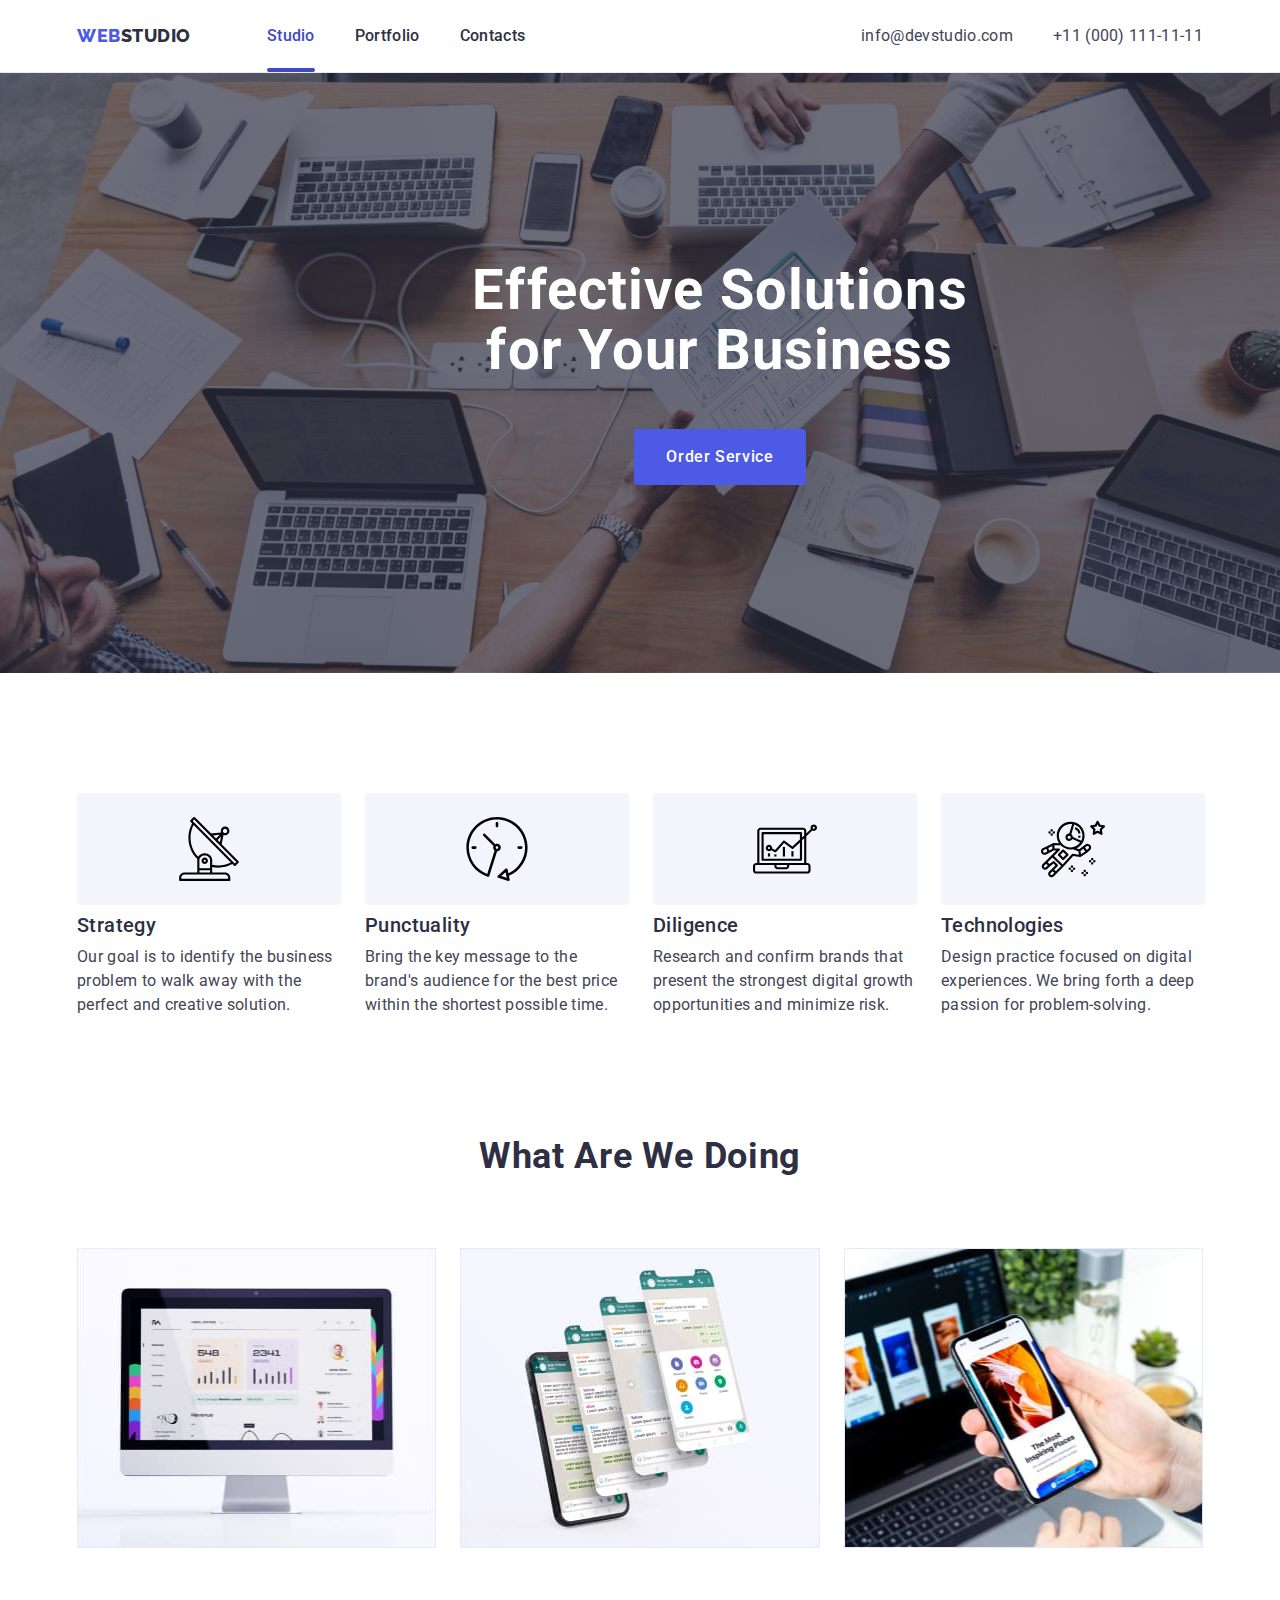
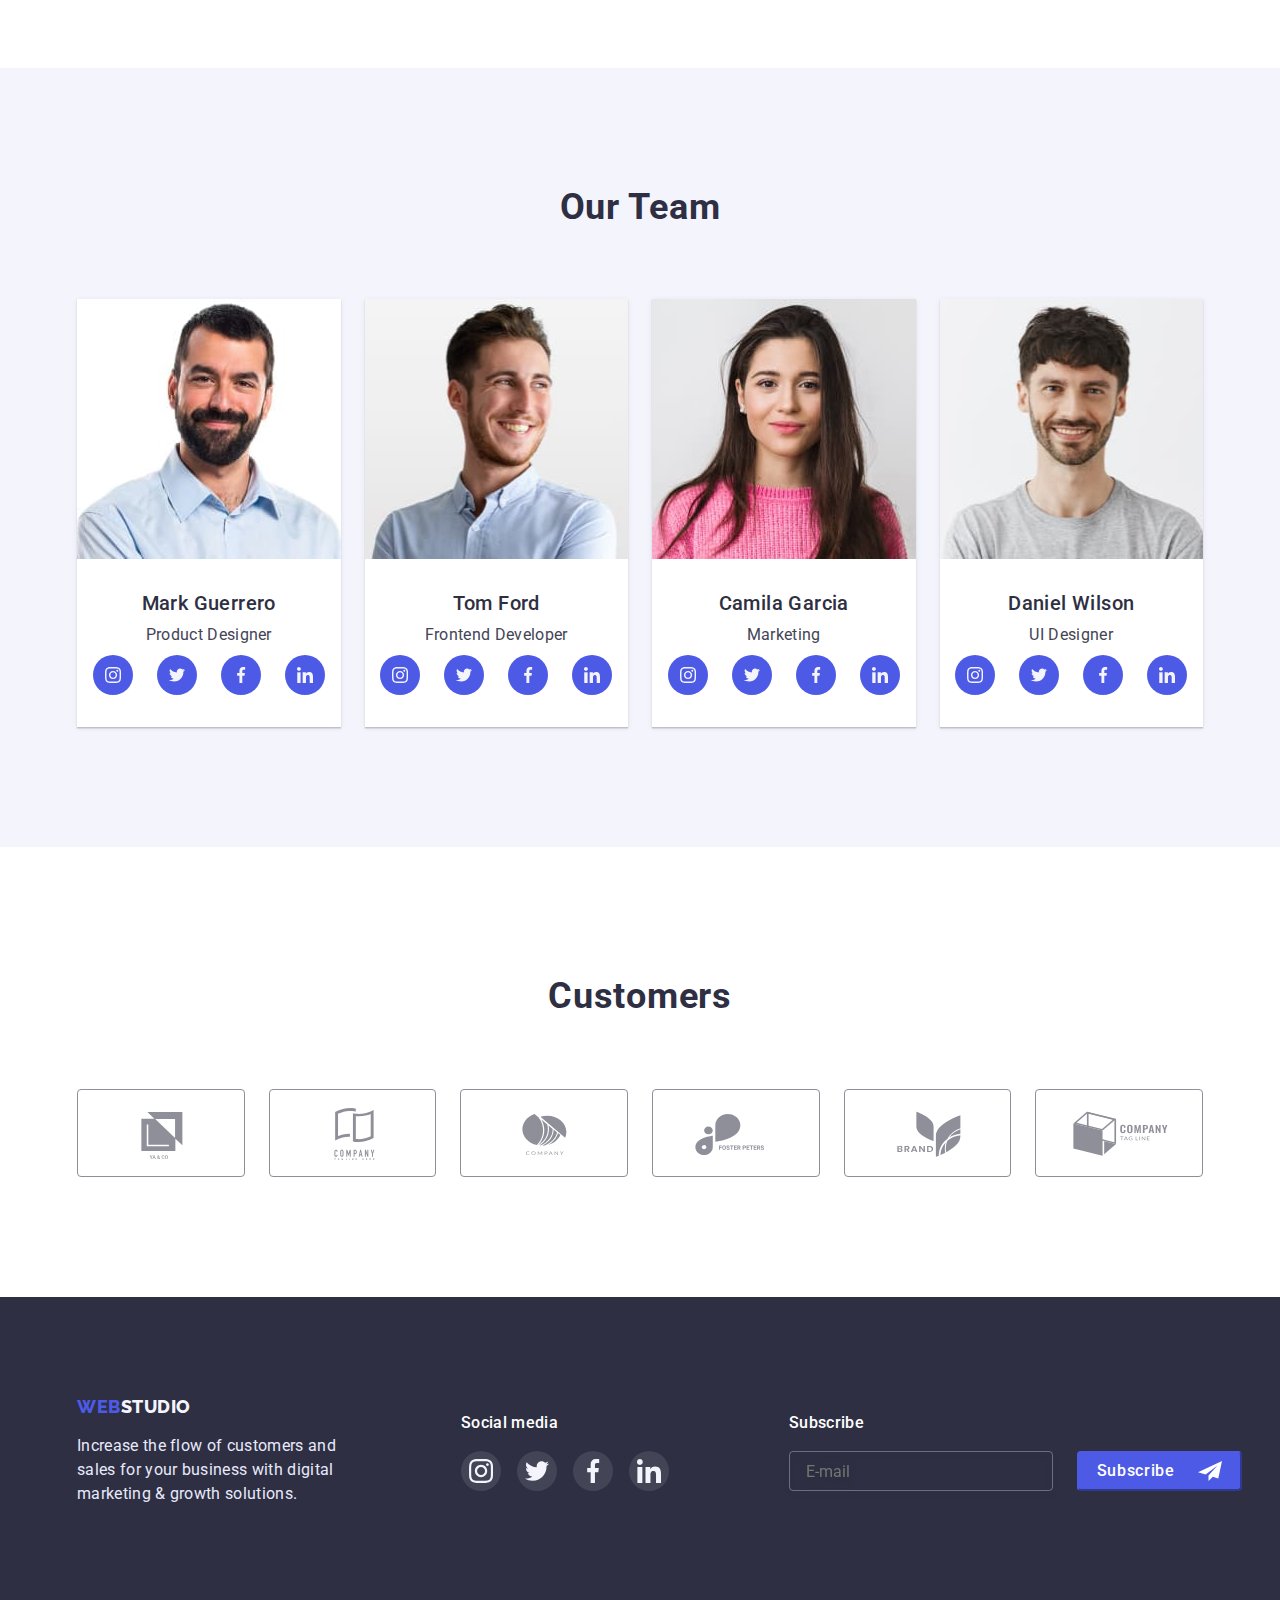
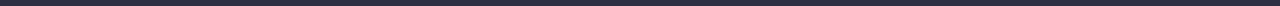
==== commit d53a1854: "11" ====
--- a/index.html
+++ b/index.html
@@ -327,18 +327,18 @@
           </a>
         </li>
       </ul>
+      </div><div class="subscribe-container">
+       <p class="subscribe-title">Subscribe</p>
+        <form class="subscribe-form-container">
+          <input type="email" class="footer-subscribe-input"
+          name="subscribe" placeholder="E-mail">
+          <button class="footer-subscribe-btn"><span class="footer-btn-subscribe-text">Subscribe</span class="footer-btn-subscribe-text">
+            <svg class="subscribe-icon" width="24" height="24">
+              <use href="./images/sprite.svg#icon-subscribe"></use>
+            </svg>
+          </button>
+        </form>
       </div>
-      <form>
-        <p class="subscribe-title">Subscribe</p>
-        <!-- <label for="" class="footer-subscribe-label"></label> -->
-        <input type="email" class="footer-subscribe-input"
-        name="subscribe" placeholder="E-mail">
-        <button class="footer-subscribe-btn"><span class="footer-btn-subscribe-text">Subscribe</span class="footer-btn-subscribe-text">
-          <svg class="subscribe-icon" width="24" height="24">
-            <use href="./images/sprite.svg#icon-subscribe"></use>
-          </svg>
-        </button>
-      </form>
      </div >
     </footer>
     <!-- modal-windows -->
@@ -352,35 +352,35 @@
       <form class="modal-form">
         <p class="modal-title ">Leave your contacts and we will call you back</p>
         
-          <label class="modal-form-field">
-            <span class="modal-form-label-descr">Name</span>
+          <div class="modal-form-field">
+            <label class="modal-form-label-descr">Name</label>
             <div class="modal-wrap-icon">
             <input type="text" name="user_name" class="modal-form-input" required pattern="^[a-zA-Z]+$" minlength="2" >
             <svg width="12" height="12" class="modal-form-input-icon">
               <use href="./images/sprite.svg#icon-name"></use>
-            </svg></label>
+            </svg>
         </div>
-   <label class="modal-form-field">
-      <span class="modal-form-label-descr">Phone</span>
+   
+      <label class="modal-form-label-descr">Phone</label>
       <div class="modal-wrap-icon">
       <input type="tel" name="user_phone" class="modal-form-input" required
         pattern="[0-9]{3}-[0-9]{3}-[0-9]{2}-[0-9]{2}"><svg width="13" height="13" class="modal-form-input-icon">
         <use href="./images/sprite.svg#icon-phone"></use>
-      </svg></label></div>
-       <label class="modal-form-field">
-        <span class="modal-form-label-descr">Email</span>
+      </svg></div>
+       
+        <label class="modal-form-label-descr">Email</label>
         <div class="modal-wrap-icon">
         <input type="email" name="user_email" class="modal-form-input" >
         <svg width="15" height="12" class="modal-form-input-icon">
           <use href="./images/sprite.svg#icon-email"></use>
-        </svg></label></div>
-        <label class="modal-form-field"><span class="modal-form-label-descr">Comment</span>
+        </svg></div>
+        <label class="modal-form-label-descr">Comment</label>
         <textarea name="" 
         id="" 
-        placeholder="Text input" class="modal-form-message"></textarea></label>
+        placeholder="Text input" class="modal-form-message"></textarea></в>
 
         <input id="user-policy" type="checkbox" name="user-policy" class="modal-form-check visually-hidden">
-        <label for="user-policy" class="modal-form-check-descr">I accept the terms and conditions of the&nbsp; <a href="">Privacy
+        <label for="user-policy" class="modal-form-check-descr">I accept the terms and conditions of the&nbsp; <a href="" class="modal-privat-href">Privacy
             Policy</a></label>
             <button class="modal-form-submit"><span class="modal-btn-text">Send</span></button>
 
--- a/css/styles.css
+++ b/css/styles.css
@@ -390,6 +390,7 @@
 }
 
 .footer-text {
+  width: 264px;
   font-size: 16px;
   line-height: 1.5;
   letter-spacing: 0.02em;
@@ -398,7 +399,6 @@
   margin-top: 16px;
 }
 .footer-container-logo {
-  width: 264px;
 }
 
 .footer-title {
@@ -441,6 +441,12 @@
 .social-media-container {
   width: 280px;
   margin-left: 120px;
+}
+.subscribe-container {
+  margin-left: 120px;
+}
+.subscribe-form-container {
+  display: flex;
 }
 .subscribe-title {
   font-weight: 500;
@@ -462,14 +468,13 @@
   padding-top: 8px;
   padding-bottom: 8px;
   margin-right: 24px;
-}
-/* .footer-subscribe-input::placeholder {
-  font-size: 12px;
-  letter-spacing: 0.04em;
   color: rgba(255, 255, 255, 0.6);
-} */
+}
+
 .footer-subscribe-btn {
-  position: relative;
+  display: flex;
+  justify-content: space-around;
+  align-items: center;
   background: var(--iris-brand-color);
   border-radius: 4px;
   border-color: var(--iris-brand-color);
@@ -489,14 +494,8 @@
   line-height: 2;
   letter-spacing: 0.04em;
   color: var(--white);
-
-  margin-right: 40px;
 }
 .subscribe-icon {
-  position: absolute;
-  top: 50%;
-  left: 117px;
-  transform: translate(0, -50%);
 }
 
 /* ===========portfolio============= */
@@ -613,7 +612,7 @@
   transform: translate(-50%, -50%) scale(1);
   padding: 72px 24px 24px 24px;
   width: 408px;
-  height: 576px;
+
   background: #fcfcfc;
   box-shadow: 0px 1px 1px rgba(0, 0, 0, 0.14), 0px 1px 3px rgba(0, 0, 0, 0.12),
     0px 2px 1px rgba(0, 0, 0, 0.2);
@@ -657,7 +656,6 @@
   border: 1px solid rgba(33, 33, 33, 0.2);
   border-radius: 4px;
   padding-left: 38px;
-  margin-bottom: 8px;
   transition: border-color 250ms cubic-bezier(0.4, 0, 0.2, 1);
 }
 .modal-form-input:focus {
@@ -669,9 +667,12 @@
   line-height: 1.16;
   letter-spacing: 0.01em;
   color: var(--light-slate-subtle);
-
+  margin-top: 8px;
   margin-bottom: 4px;
   display: block;
+}
+.modal-privat-href {
+  color: var(--iris-brand-color);
 }
 .modal-title {
   font-weight: 500;
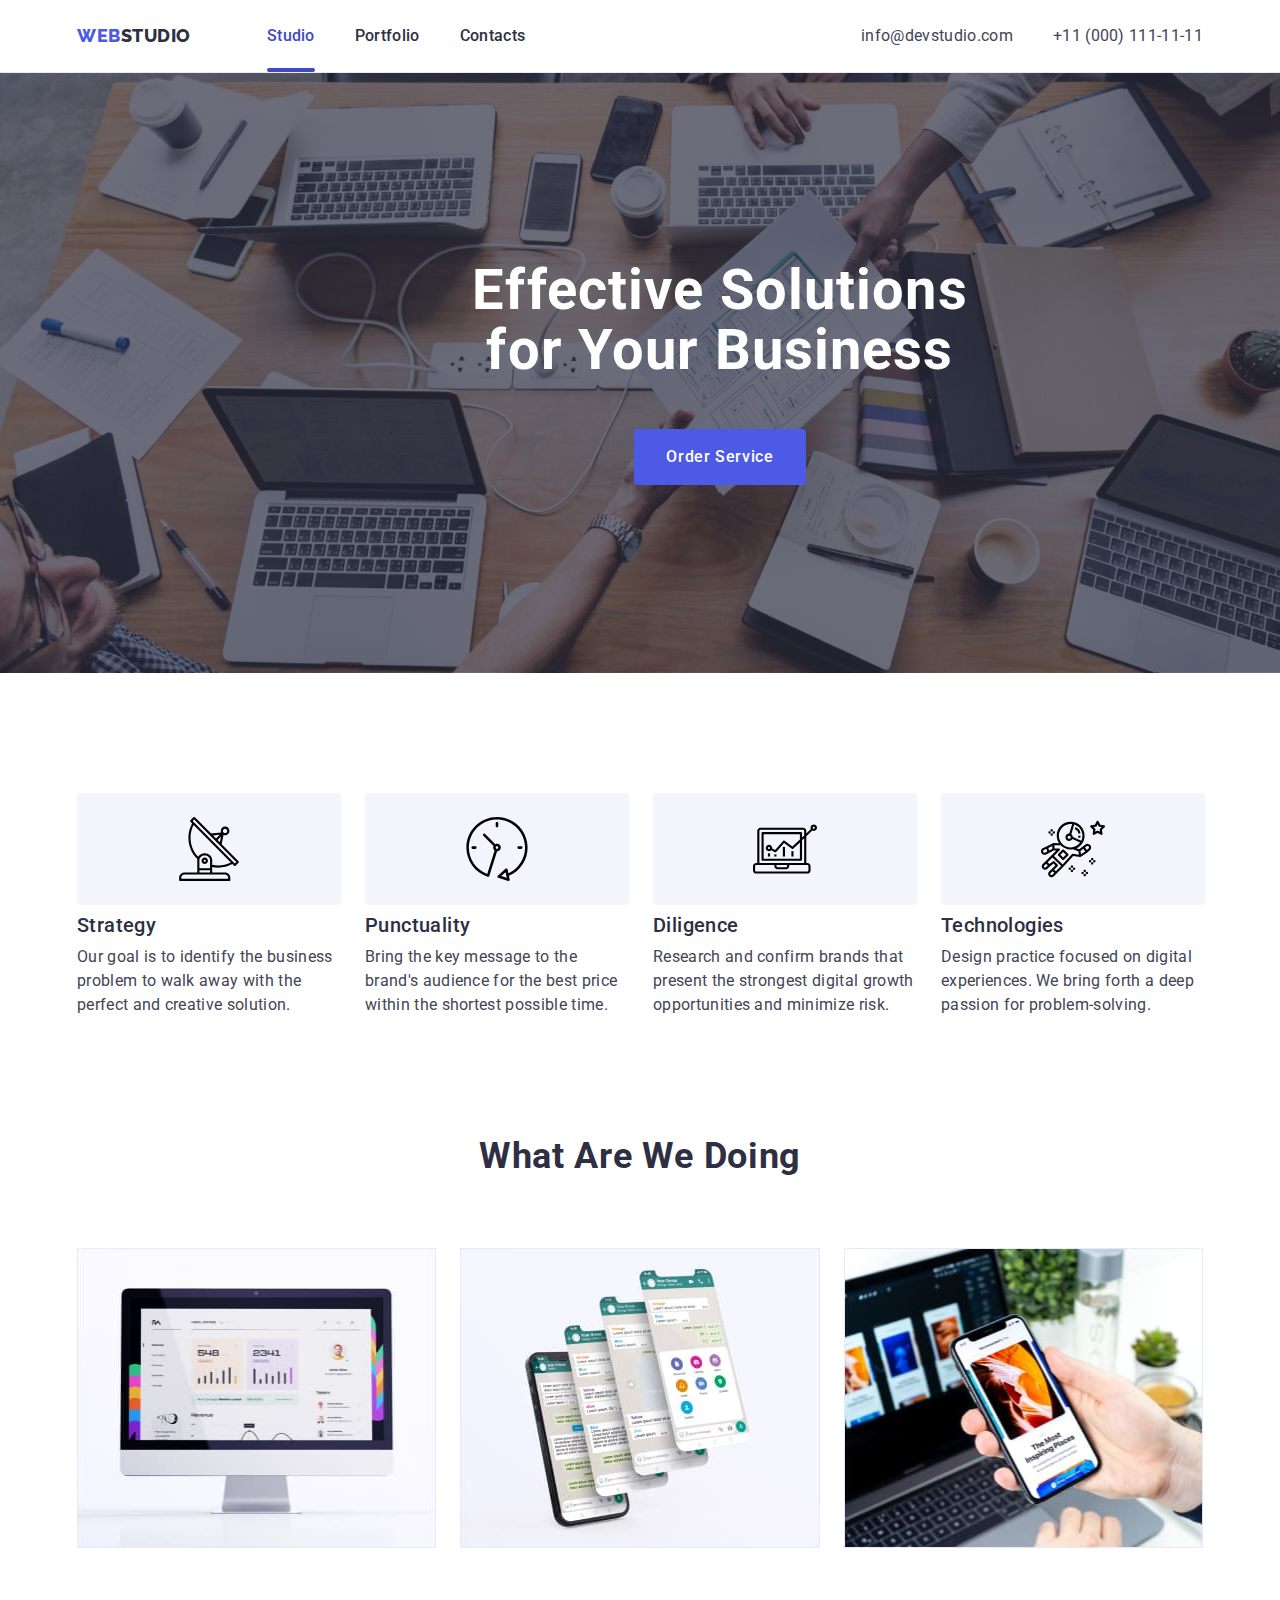
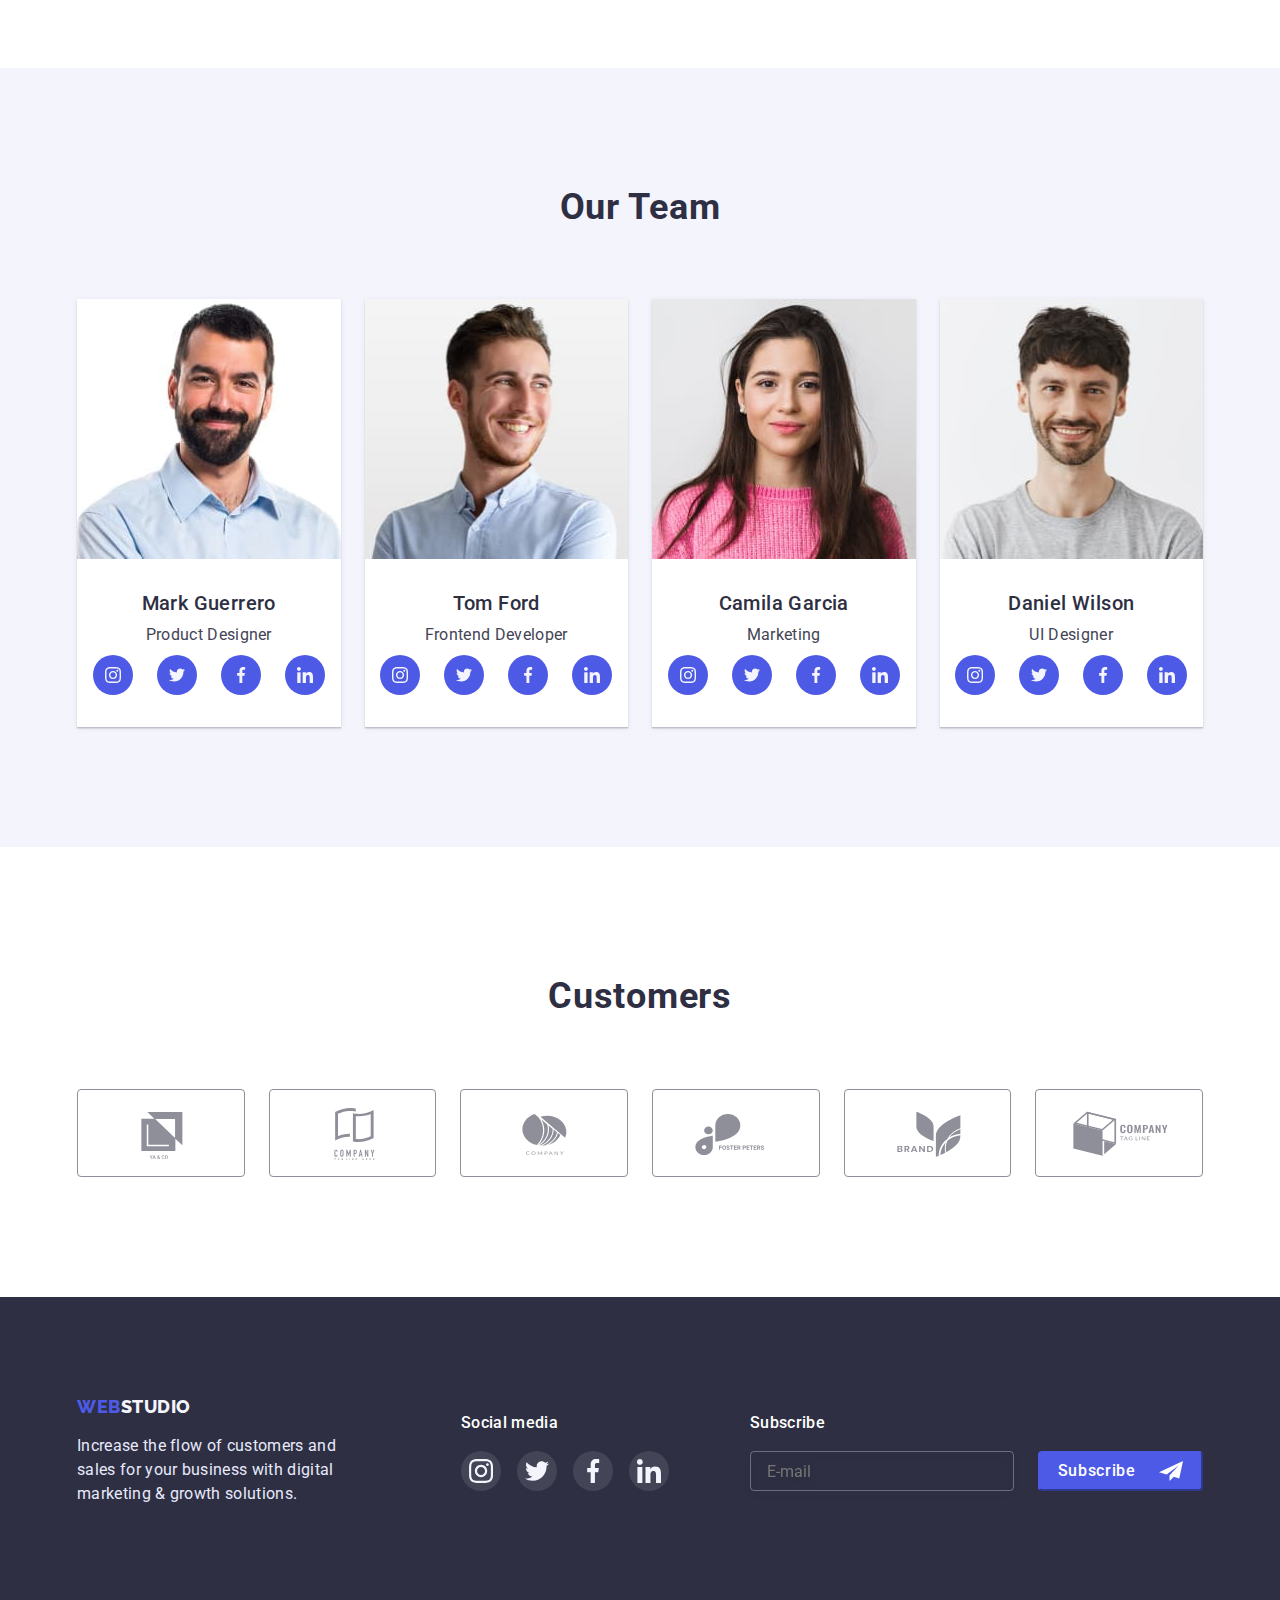
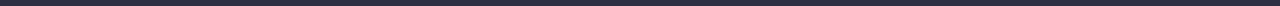
==== commit f70aa748: "#" ====
--- a/index.html
+++ b/index.html
@@ -332,7 +332,7 @@
         <form class="subscribe-form-container">
           <input type="email" class="footer-subscribe-input"
           name="subscribe" placeholder="E-mail">
-          <button class="footer-subscribe-btn"><span class="footer-btn-subscribe-text">Subscribe</span class="footer-btn-subscribe-text">
+          <button class="footer-subscribe-btn">Subscribe
             <svg class="subscribe-icon" width="24" height="24">
               <use href="./images/sprite.svg#icon-subscribe"></use>
             </svg>
@@ -353,30 +353,30 @@
         <p class="modal-title ">Leave your contacts and we will call you back</p>
         
           <div class="modal-form-field">
-            <label class="modal-form-label-descr">Name</label>
+            <label for="name" class="modal-form-label-descr">Name</label>
             <div class="modal-wrap-icon">
-            <input type="text" name="user_name" class="modal-form-input" required pattern="^[a-zA-Z]+$" minlength="2" >
+            <input type="text" id="name" name="user_name" class="modal-form-input" required pattern="^[a-zA-Z]+$" minlength="2" >
             <svg width="12" height="12" class="modal-form-input-icon">
               <use href="./images/sprite.svg#icon-name"></use>
             </svg>
         </div>
    
-      <label class="modal-form-label-descr">Phone</label>
+      <label for="phone" class="modal-form-label-descr">Phone</label>
       <div class="modal-wrap-icon">
-      <input type="tel" name="user_phone" class="modal-form-input" required
+      <input type="tel" id="phone" name="user_phone" class="modal-form-input" required
         pattern="[0-9]{3}-[0-9]{3}-[0-9]{2}-[0-9]{2}"><svg width="13" height="13" class="modal-form-input-icon">
         <use href="./images/sprite.svg#icon-phone"></use>
       </svg></div>
        
-        <label class="modal-form-label-descr">Email</label>
+        <label for="mail" class="modal-form-label-descr">Email</label>
         <div class="modal-wrap-icon">
-        <input type="email" name="user_email" class="modal-form-input" >
+        <input id="mail" type="email" name="user_email" class="modal-form-input" >
         <svg width="15" height="12" class="modal-form-input-icon">
           <use href="./images/sprite.svg#icon-email"></use>
         </svg></div>
-        <label class="modal-form-label-descr">Comment</label>
+        <label for="comment" class="modal-form-label-descr">Comment</label>
         <textarea name="" 
-        id="" 
+        id="comment" 
         placeholder="Text input" class="modal-form-message"></textarea></в>
 
         <input id="user-policy" type="checkbox" name="user-policy" class="modal-form-check visually-hidden">
@@ -391,9 +391,3 @@
 
   </body>
 </html>
-
-http://127.0.0.1:5500/index.html?
-user_name=ira&
-user_phone=000-000-00-00&
-user_email=irabasara%40gmail.com&
-user-policy=on--- a/css/styles.css
+++ b/css/styles.css
@@ -443,7 +443,7 @@
   margin-left: 120px;
 }
 .subscribe-container {
-  margin-left: 120px;
+  margin-left: auto;
 }
 .subscribe-form-container {
   display: flex;
@@ -480,6 +480,11 @@
   border-color: var(--iris-brand-color);
   width: 165px;
   height: 40px;
+  font-weight: 500;
+  font-size: 16px;
+  line-height: 2;
+  letter-spacing: 0.04em;
+  color: var(--white);
   transition: border-color 250ms cubic-bezier(0.4, 0, 0.2, 1),
     background-color 250ms cubic-bezier(0.4, 0, 0.2, 1);
 }
@@ -488,13 +493,13 @@
   background-color: var(--hover-ocean);
   border-color: var(--hover-ocean);
 }
-.footer-btn-subscribe-text {
+/* .footer-btn-subscribe-text {
   font-weight: 500;
   font-size: 16px;
   line-height: 2;
   letter-spacing: 0.04em;
   color: var(--white);
-}
+} */
 .subscribe-icon {
 }
 
@@ -670,6 +675,9 @@
   margin-top: 8px;
   margin-bottom: 4px;
   display: block;
+}
+.modal-form-label-descr:first-child {
+  margin-top: 0;
 }
 .modal-privat-href {
   color: var(--iris-brand-color);
